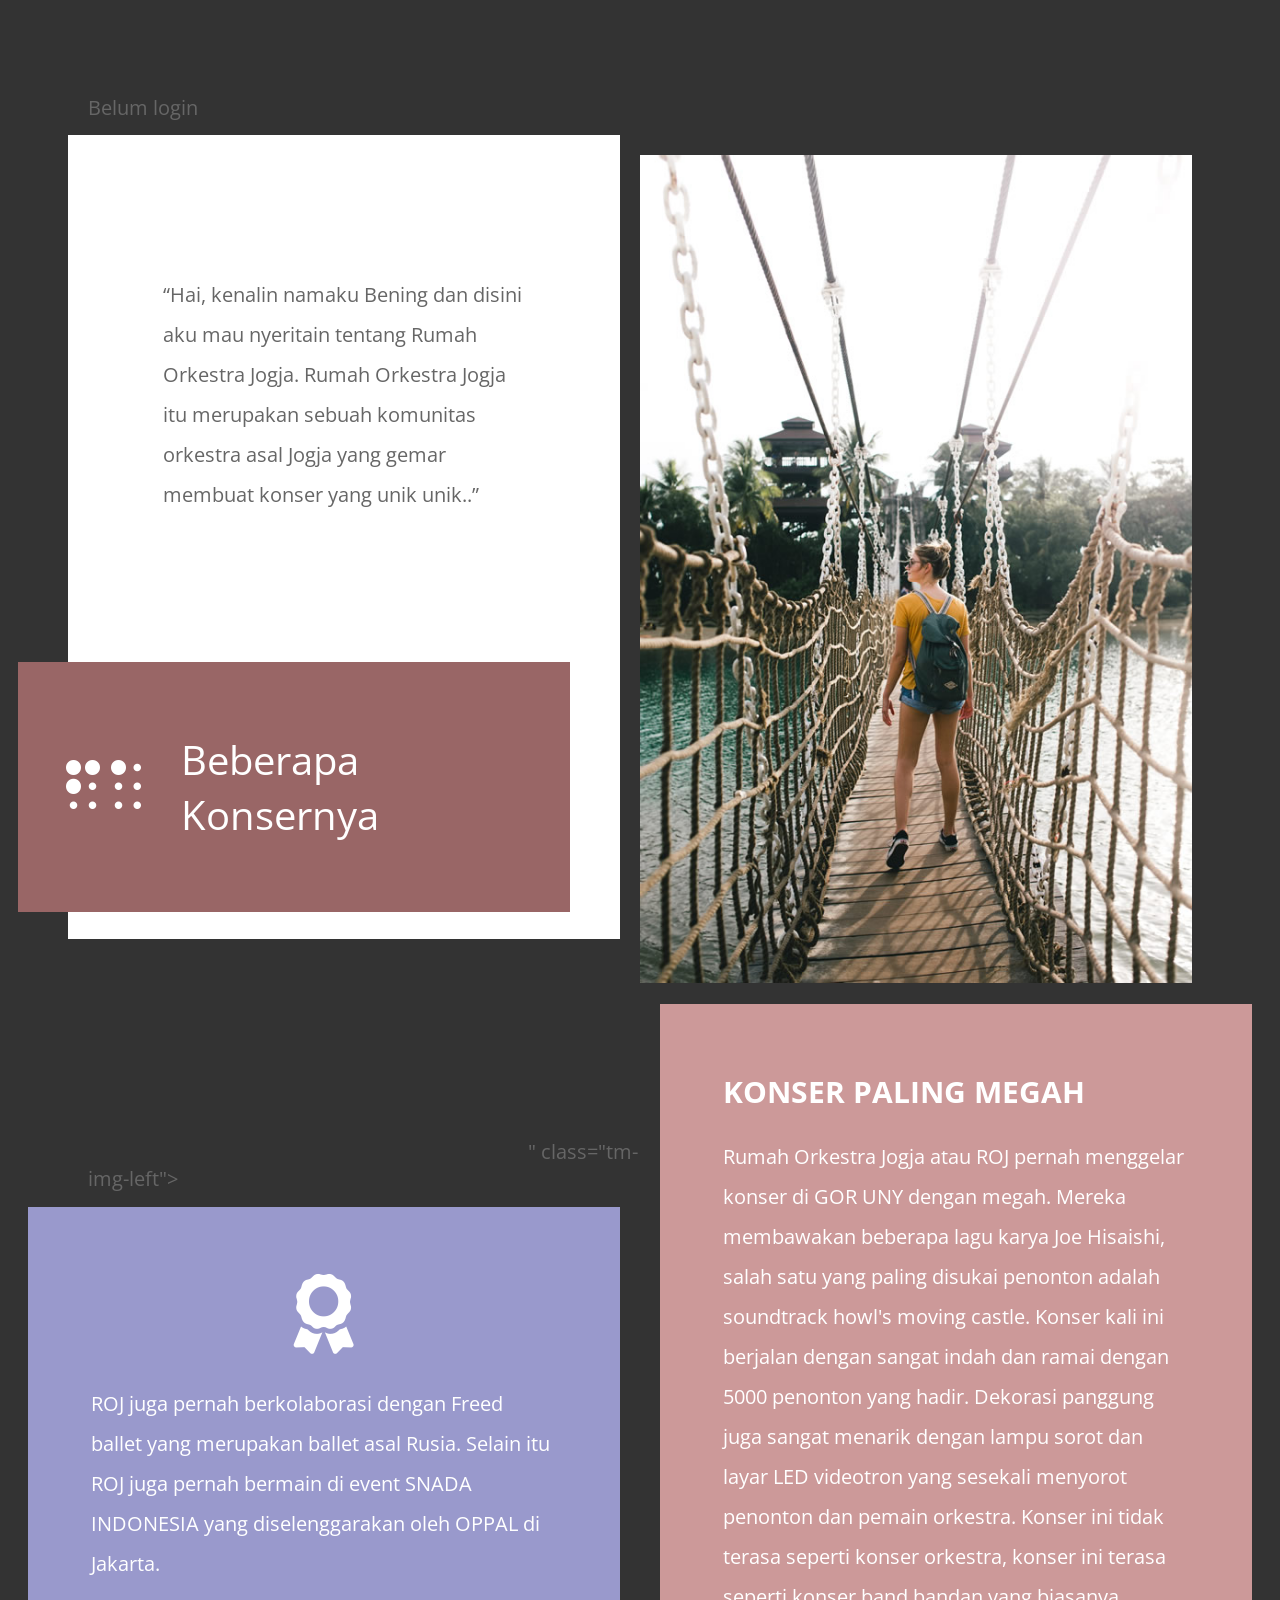
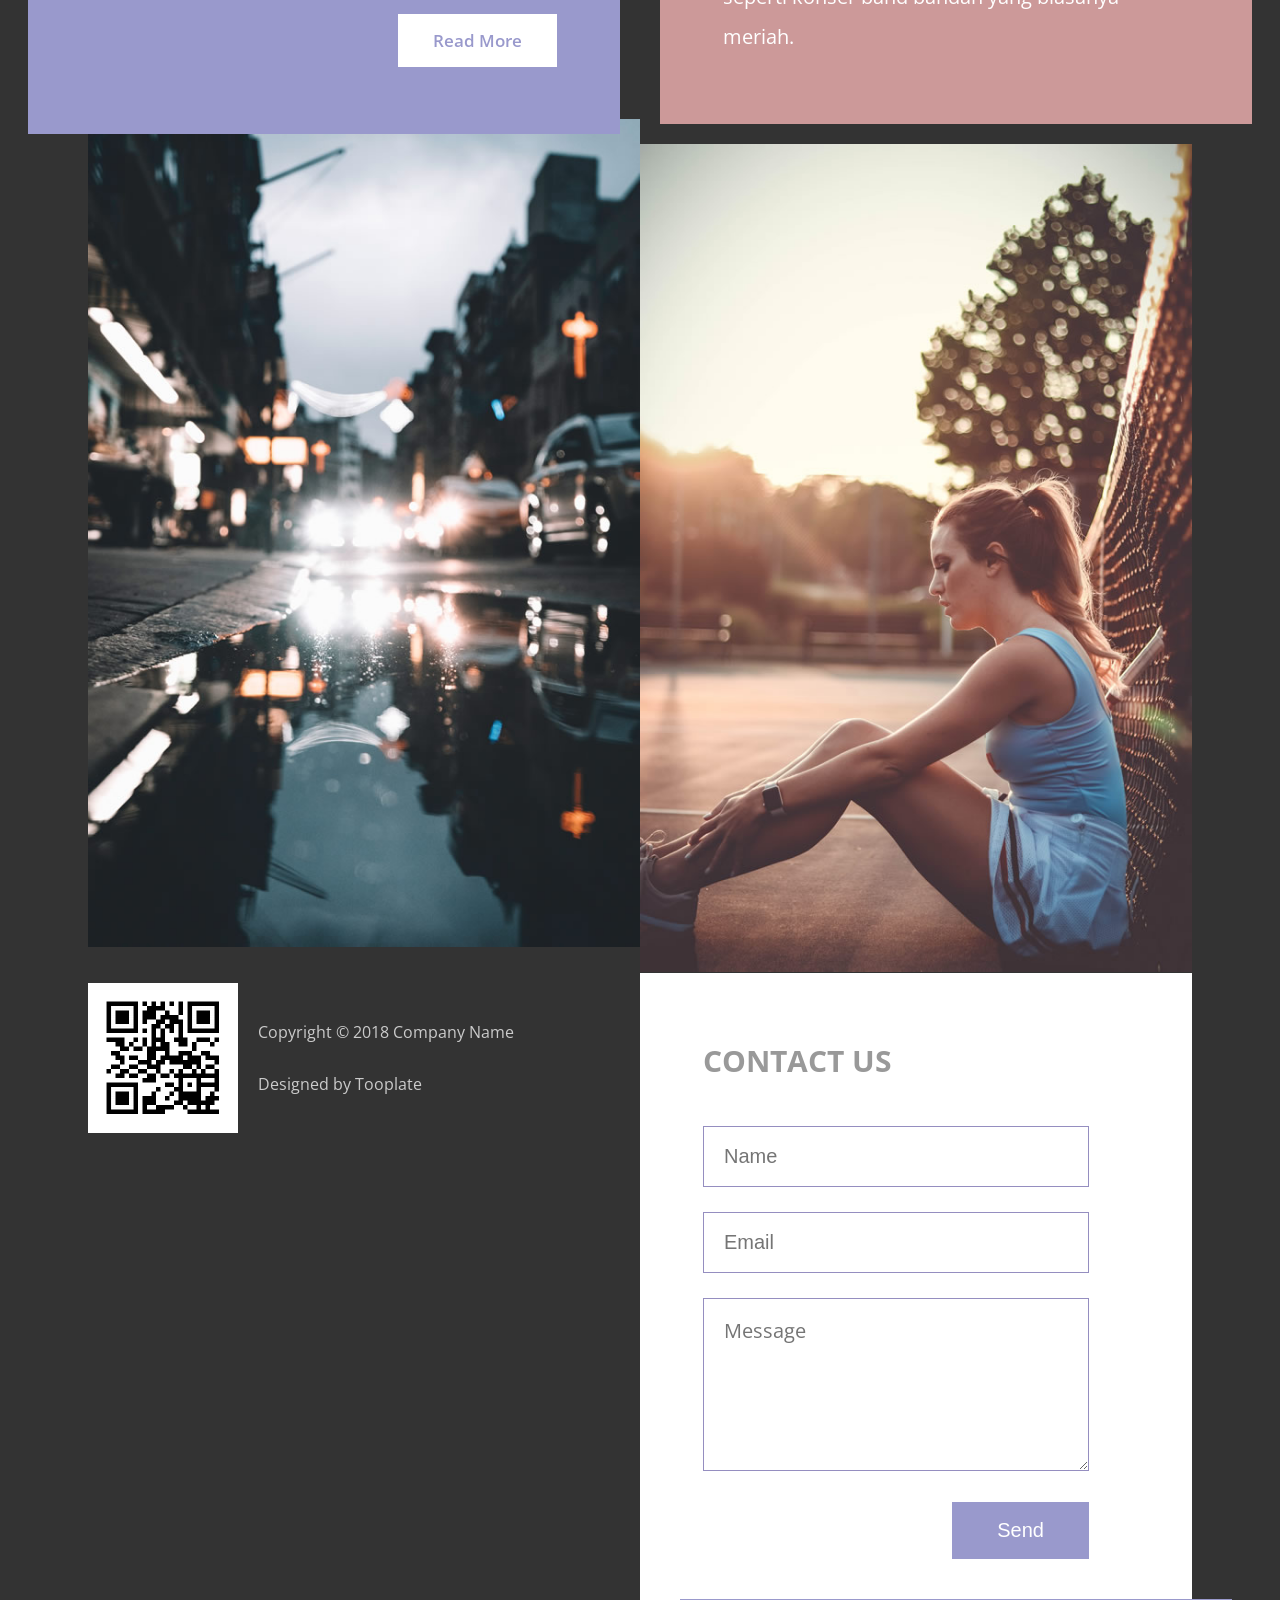
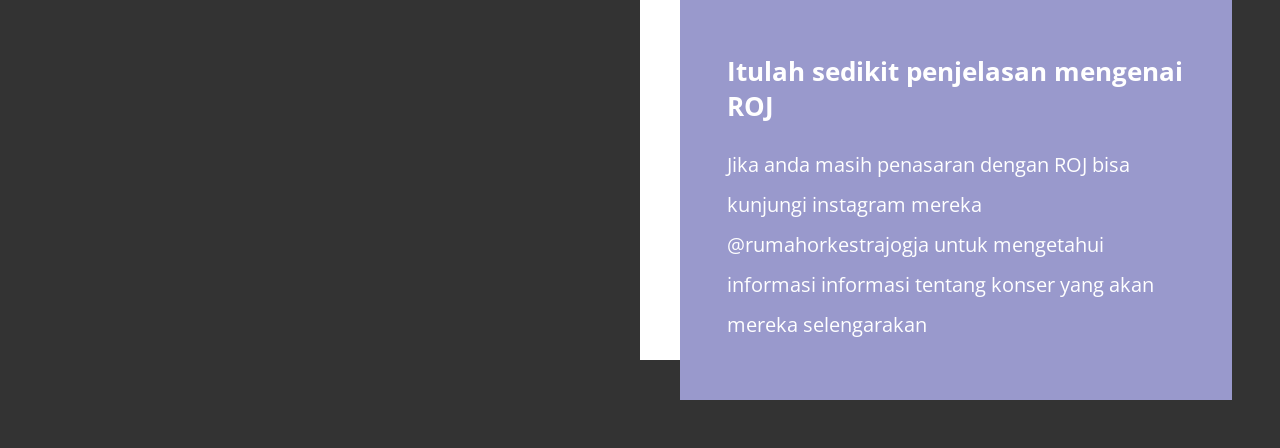
==== index.html @ 79dd499a "Update index.html" ====
<!DOCTYPE html>
<html lang="en">

<head>
    <meta charset="UTF-8">
    <meta name="viewport" content="width=device-width, initial-scale=1.0">
    <meta http-equiv="X-UA-Compatible" content="ie=edge">
    <title>Get to Know Me</title>
<!--
Template 2110 Character
http://www.tooplate.com/view/2110-character
-->
    <link rel="stylesheet" href="https://fonts.googleapis.com/css?family=Open+Sans:400,600">
    <!-- https://fonts.google.com/specimen/Open+Sans -->
    <link rel="stylesheet" href="css/all.min.css">
    <!-- https://fontawesome.com/ -->
    <link rel="stylesheet" href="css/tooplate-style.css">
</head>
<p id="userInfo">Belum login</p>
    <div id="authArea">
        <button onclick="goLogin()" class="nav-cta">Login</button>
    </div>
<body class="tm-bg-dark">
    <main class="tm-container masonry">
        <div class="item tm-bg-white tm-block tm-block-left" data-desktop-seq-no="1" data-mobile-seq-no="1">
            <p class="tm-hero-text">&ldquo;Hai, kenalin namaku Bening dan disini aku mau nyeritain tentang Rumah Orkestra Jogja. 
Rumah Orkestra Jogja itu merupakan sebuah komunitas orkestra asal Jogja yang gemar membuat konser yang unik unik..&rdquo;</p>
            <header class="tm-block-brand">
                <div class="tm-bg-primary-dark tm-text-white tm-block-brand-inner">
                    <i class="fas fa-braille fa-3x"></i>
                    <h1 class="tm-brand-name">Beberapa Konsernya</h1>
                </div>
            </header>
        </div>
        <div class="item" data-desktop-seq-no="2" data-mobile-seq-no="4">
            <iframe width="440" height="200" src="https://www.youtube.com/embed/z7pt3Qj4w8U" title="SAGA GHIBLI CHAPTER 02 - RUMAH ORKESTRA JOGJA" frameborder="0" allow="accelerometer; autoplay; clipboard-write; encrypted-media; gyroscope; picture-in-picture; web-share" referrerpolicy="strict-origin-when-cross-origin" allowfullscreen></iframe>" class="tm-img-left">
        </div>
        <div class="item tm-bg-secondary tm-text-white tm-block tm-block-wider tm-block-pad tm-block-left-2" data-desktop-seq-no="3"
            data-mobile-seq-no="5">
            <i class="fas fa-award fa-4x tm-block-icon"></i>
            <p>ROJ juga pernah berkolaborasi dengan Freed ballet yang merupakan ballet asal Rusia. Selain itu ROJ juga pernah bermain di event SNADA INDONESIA yang diselenggarakan oleh OPPAL di Jakarta.</p>
            <div class="tm-text-right">
                <a href="#" class="tm-btn tm-btn-small tm-btn-primary tm-mt">Read More</a>
            </div>
        </div>
        <div class="item" data-desktop-seq-no="4" data-mobile-seq-no="8">
            <img src="img/image-04.jpg" alt="Image" class="tm-img-left">
        </div>
        <div class="tm-footer" id="tmFooter" data-desktop-seq-no="5" data-mobile-seq-no="9">
            <img src="img/qr-link-tooplate.png" alt="QR Code" class="tm-img-qr">
            <div>
                <p class="tm-mb-small">Copyright &copy; 2018 Company Name</p>
                <p>Designed by <a rel="nofollow" href="https://www.facebook.com/tooplate">Tooplate</a></p>
            </div>
        </div>
        <div class="item" data-desktop-seq-no="6" data-mobile-seq-no="2">
            <img src="img/image-02.jpg" alt="Image">
        </div>
        <div class="item tm-block-right" data-desktop-seq-no="7" data-mobile-seq-no="3">
            <div class="tm-block-right-inner tm-bg-primary-light tm-text-white tm-block tm-block-wider tm-block-pad">
                <header>
                    <h2 class="tm-text-uppercase">
                        Konser Paling Megah
                    </h2>
                </header>
                <p>Rumah Orkestra Jogja atau ROJ pernah menggelar konser di GOR UNY dengan megah. Mereka membawakan beberapa lagu karya Joe Hisaishi, salah satu yang paling disukai penonton adalah soundtrack howl's moving castle. Konser kali ini berjalan dengan sangat indah dan ramai dengan 5000 penonton yang hadir. Dekorasi panggung juga sangat menarik dengan lampu sorot dan layar LED videotron yang sesekali menyorot penonton dan pemain orkestra. Konser ini tidak terasa seperti konser orkestra, konser ini terasa seperti konser band bandan yang biasanya meriah.
                </p>
                <!-- -->
            </div>
        </div>

        <div class="item" data-desktop-seq-no="8" data-mobile-seq-no="6">
            <img src="img/image-03.jpg" alt="Image">
        </div>

        <div class="item tm-bg-white tm-block tm-form-section" data-desktop-seq-no="9" data-mobile-seq-no="7">
            <div class="tm-form-container tm-block-pad tm-pb-0">
                <header>
                    <h2 class="tm-text-uppercase tm-text-gray-light tm-mb">
                        Contact Us
                    </h2>
                </header>
                <form action="index.html" class="tm-contact-form" method="POST">
                    <div class="tm-form-group">
                        <input type="text" id="contact_name" name="contact_name" class="form-control" placeholder="Name" required/>
                    </div>
                    <div class="tm-form-group">
                        <input type="email" id="contact_email" name="contact_email" class="form-control" placeholder="Email" required/>
                    </div>
                    <div class="tm-form-group">
                        <textarea rows="5" id="contact_message" name="contact_message" class="form-control" placeholder="Message" required></textarea>
                    </div>
                    <div class="tm-text-right">
                        <button type="submit" class="tm-btn tm-btn-secondary tm-btn-pad-big">Send</button>
                    </div>
                </form>
            </div>

            <div class="tm-form-section-tag">
                <div class="tm-bg-secondary tm-text-white tm-block-pad tm-form-section-tag-inner">
                    <header>
                        <h2>Itulah sedikit penjelasan mengenai ROJ</h2>
                    </header>
                    <p>Jika anda masih penasaran dengan ROJ bisa kunjungi instagram mereka @rumahorkestrajogja untuk mengetahui informasi informasi tentang konser yang akan mereka selengarakan</p>
                </div>
            </div>
        </div>

    </main>
    <script src="js/jquery-3.3.1.min.js"></script>
    <!-- https://jquery.com/download/ -->
    <script>

        let callAdjustLayout;
        let currentLayout = "desktop",
            nextLayout = "desktop";

        /**
         * detect IE
         * returns version of IE or false, if browser is not Internet Explorer
         */
        function detectIE() {
            var ua = window.navigator.userAgent;

            var msie = ua.indexOf('MSIE ');
            if (msie > 0) {
                // IE 10 or older => return version number
                return parseInt(ua.substring(msie + 5, ua.indexOf('.', msie)), 10);
            }

            var trident = ua.indexOf('Trident/');
            if (trident > 0) {
                // IE 11 => return version number
                var rv = ua.indexOf('rv:');
                return parseInt(ua.substring(rv + 3, ua.indexOf('.', rv)), 10);
            }

            var edge = ua.indexOf('Edge/');
            if (edge > 0) {
                // Edge (IE 12+) => return version number
                return parseInt(ua.substring(edge + 5, ua.indexOf('.', edge)), 10);
            }

            // other browser
            return false;
        }

        // Adjust layout based on the browser width
        function adjustLayout() {
            let block1, block2, block3, block4, block5, block6, block7, block8, block9;

            if (window.innerWidth <= 1199) {
                // Mobile layout
                nextLayout = "mobile";
                block1 = $("div[data-mobile-seq-no='1']");
                block2 = $("div[data-mobile-seq-no='2']");
                block3 = $("div[data-mobile-seq-no='3']");
                block4 = $("div[data-mobile-seq-no='4']");
                block5 = $("div[data-mobile-seq-no='5']");
                block6 = $("div[data-mobile-seq-no='6']");
                block7 = $("div[data-mobile-seq-no='7']");
                block8 = $("div[data-mobile-seq-no='8']");
                block9 = $("div[data-mobile-seq-no='9']");
            } else {
                // Desktop layout
                nextLayout = "desktop";
                block1 = $("div[data-desktop-seq-no='1']");
                block2 = $("div[data-desktop-seq-no='2']");
                block3 = $("div[data-desktop-seq-no='3']");
                block4 = $("div[data-desktop-seq-no='4']");
                block5 = $("div[data-desktop-seq-no='5']");
                block6 = $("div[data-desktop-seq-no='6']");
                block7 = $("div[data-desktop-seq-no='7']");
                block8 = $("div[data-desktop-seq-no='8']");
                block9 = $("div[data-desktop-seq-no='9']");
            }

            if (nextLayout !== currentLayout) {
                // Reorder blocks based on their seq no
                block1.after(block2.detach());
                block2.after(block3.detach());
                block3.after(block4.detach());
                block4.after(block5.detach());
                block5.after(block6.detach());
                block6.after(block7.detach());
                block7.after(block8.detach());
                block8.after(block9.detach());
                currentLayout = nextLayout;
            }
        }

        // Adjust layout upon window resize
        window.onresize = function () {
            clearTimeout(callAdjustLayout);
            callAdjustLayout = setTimeout(adjustLayout, 100);
        }

        // DOM is ready
        $(function () {
            if (detectIE()) {
                alert('Please use the latest version of Chrome or Firefox for best browsing experience.');
            }

            adjustLayout();
        })
    </script>
            <script src="login/js/welcome.js"></script>
</body>

</html>
---- css/all.min.css ----
/*!
 * Font Awesome Free 5.3.1 by @fontawesome - https://fontawesome.com
 * License - https://fontawesome.com/license/free (Icons: CC BY 4.0, Fonts: SIL OFL 1.1, Code: MIT License)
 */
.fa,.fab,.fal,.far,.fas{-moz-osx-font-smoothing:grayscale;-webkit-font-smoothing:antialiased;display:inline-block;font-style:normal;font-variant:normal;text-rendering:auto;line-height:1}.fa-lg{font-size:1.33333em;line-height:.75em;vertical-align:-.0667em}.fa-xs{font-size:.75em}.fa-sm{font-size:.875em}.fa-1x{font-size:1em}.fa-2x{font-size:2em}.fa-3x{font-size:3em}.fa-4x{font-size:4em}.fa-5x{font-size:5em}.fa-6x{font-size:6em}.fa-7x{font-size:7em}.fa-8x{font-size:8em}.fa-9x{font-size:9em}.fa-10x{font-size:10em}.fa-fw{text-align:center;width:1.25em}.fa-ul{list-style-type:none;margin-left:2.5em;padding-left:0}.fa-ul>li{position:relative}.fa-li{left:-2em;position:absolute;text-align:center;width:2em;line-height:inherit}.fa-border{border:.08em solid #eee;border-radius:.1em;padding:.2em .25em .15em}.fa-pull-left{float:left}.fa-pull-right{float:right}.fa.fa-pull-left,.fab.fa-pull-left,.fal.fa-pull-left,.far.fa-pull-left,.fas.fa-pull-left{margin-right:.3em}.fa.fa-pull-right,.fab.fa-pull-right,.fal.fa-pull-right,.far.fa-pull-right,.fas.fa-pull-right{margin-left:.3em}.fa-spin{animation:fa-spin 2s infinite linear}.fa-pulse{animation:fa-spin 1s infinite steps(8)}@keyframes fa-spin{0%{transform:rotate(0deg)}to{transform:rotate(1turn)}}.fa-rotate-90{-ms-filter:"progid:DXImageTransform.Microsoft.BasicImage(rotation=1)";transform:rotate(90deg)}.fa-rotate-180{-ms-filter:"progid:DXImageTransform.Microsoft.BasicImage(rotation=2)";transform:rotate(180deg)}.fa-rotate-270{-ms-filter:"progid:DXImageTransform.Microsoft.BasicImage(rotation=3)";transform:rotate(270deg)}.fa-flip-horizontal{-ms-filter:"progid:DXImageTransform.Microsoft.BasicImage(rotation=0, mirror=1)";transform:scaleX(-1)}.fa-flip-vertical{transform:scaleY(-1)}.fa-flip-horizontal.fa-flip-vertical,.fa-flip-vertical{-ms-filter:"progid:DXImageTransform.Microsoft.BasicImage(rotation=2, mirror=1)"}.fa-flip-horizontal.fa-flip-vertical{transform:scale(-1)}:root .fa-flip-horizontal,:root .fa-flip-vertical,:root .fa-rotate-90,:root .fa-rotate-180,:root .fa-rotate-270{-webkit-filter:none;filter:none}.fa-stack{display:inline-block;height:2em;line-height:2em;position:relative;vertical-align:middle;width:2em}.fa-stack-1x,.fa-stack-2x{left:0;position:absolute;text-align:center;width:100%}.fa-stack-1x{line-height:inherit}.fa-stack-2x{font-size:2em}.fa-inverse{color:#fff}.fa-500px:before{content:"\f26e"}.fa-accessible-icon:before{content:"\f368"}.fa-accusoft:before{content:"\f369"}.fa-ad:before{content:"\f641"}.fa-address-book:before{content:"\f2b9"}.fa-address-card:before{content:"\f2bb"}.fa-adjust:before{content:"\f042"}.fa-adn:before{content:"\f170"}.fa-adversal:before{content:"\f36a"}.fa-affiliatetheme:before{content:"\f36b"}.fa-air-freshener:before{content:"\f5d0"}.fa-algolia:before{content:"\f36c"}.fa-align-center:before{content:"\f037"}.fa-align-justify:before{content:"\f039"}.fa-align-left:before{content:"\f036"}.fa-align-right:before{content:"\f038"}.fa-alipay:before{content:"\f642"}.fa-allergies:before{content:"\f461"}.fa-amazon:before{content:"\f270"}.fa-amazon-pay:before{content:"\f42c"}.fa-ambulance:before{content:"\f0f9"}.fa-american-sign-language-interpreting:before{content:"\f2a3"}.fa-amilia:before{content:"\f36d"}.fa-anchor:before{content:"\f13d"}.fa-android:before{content:"\f17b"}.fa-angellist:before{content:"\f209"}.fa-angle-double-down:before{content:"\f103"}.fa-angle-double-left:before{content:"\f100"}.fa-angle-double-right:before{content:"\f101"}.fa-angle-double-up:before{content:"\f102"}.fa-angle-down:before{content:"\f107"}.fa-angle-left:before{content:"\f104"}.fa-angle-right:before{content:"\f105"}.fa-angle-up:before{content:"\f106"}.fa-angry:before{content:"\f556"}.fa-angrycreative:before{content:"\f36e"}.fa-angular:before{content:"\f420"}.fa-ankh:before{content:"\f644"}.fa-app-store:before{content:"\f36f"}.fa-app-store-ios:before{content:"\f370"}.fa-apper:before{content:"\f371"}.fa-apple:before{content:"\f179"}.fa-apple-alt:before{content:"\f5d1"}.fa-apple-pay:before{content:"\f415"}.fa-archive:before{content:"\f187"}.fa-archway:before{content:"\f557"}.fa-arrow-alt-circle-down:before{content:"\f358"}.fa-arrow-alt-circle-left:before{content:"\f359"}.fa-arrow-alt-circle-right:before{content:"\f35a"}.fa-arrow-alt-circle-up:before{content:"\f35b"}.fa-arrow-circle-down:before{content:"\f0ab"}.fa-arrow-circle-left:before{content:"\f0a8"}.fa-arrow-circle-right:before{content:"\f0a9"}.fa-arrow-circle-up:before{content:"\f0aa"}.fa-arrow-down:before{content:"\f063"}.fa-arrow-left:before{content:"\f060"}.fa-arrow-right:before{content:"\f061"}.fa-arrow-up:before{content:"\f062"}.fa-arrows-alt:before{content:"\f0b2"}.fa-arrows-alt-h:before{content:"\f337"}.fa-arrows-alt-v:before{content:"\f338"}.fa-assistive-listening-systems:before{content:"\f2a2"}.fa-asterisk:before{content:"\f069"}.fa-asymmetrik:before{content:"\f372"}.fa-at:before{content:"\f1fa"}.fa-atlas:before{content:"\f558"}.fa-atom:before{content:"\f5d2"}.fa-audible:before{content:"\f373"}.fa-audio-description:before{content:"\f29e"}.fa-autoprefixer:before{content:"\f41c"}.fa-avianex:before{content:"\f374"}.fa-aviato:before{content:"\f421"}.fa-award:before{content:"\f559"}.fa-aws:before{content:"\f375"}.fa-backspace:before{content:"\f55a"}.fa-backward:before{content:"\f04a"}.fa-balance-scale:before{content:"\f24e"}.fa-ban:before{content:"\f05e"}.fa-band-aid:before{content:"\f462"}.fa-bandcamp:before{content:"\f2d5"}.fa-barcode:before{content:"\f02a"}.fa-bars:before{content:"\f0c9"}.fa-baseball-ball:before{content:"\f433"}.fa-basketball-ball:before{content:"\f434"}.fa-bath:before{content:"\f2cd"}.fa-battery-empty:before{content:"\f244"}.fa-battery-full:before{content:"\f240"}.fa-battery-half:before{content:"\f242"}.fa-battery-quarter:before{content:"\f243"}.fa-battery-three-quarters:before{content:"\f241"}.fa-bed:before{content:"\f236"}.fa-beer:before{content:"\f0fc"}.fa-behance:before{content:"\f1b4"}.fa-behance-square:before{content:"\f1b5"}.fa-bell:before{content:"\f0f3"}.fa-bell-slash:before{content:"\f1f6"}.fa-bezier-curve:before{content:"\f55b"}.fa-bible:before{content:"\f647"}.fa-bicycle:before{content:"\f206"}.fa-bimobject:before{content:"\f378"}.fa-binoculars:before{content:"\f1e5"}.fa-birthday-cake:before{content:"\f1fd"}.fa-bitbucket:before{content:"\f171"}.fa-bitcoin:before{content:"\f379"}.fa-bity:before{content:"\f37a"}.fa-black-tie:before{content:"\f27e"}.fa-blackberry:before{content:"\f37b"}.fa-blender:before{content:"\f517"}.fa-blind:before{content:"\f29d"}.fa-blogger:before{content:"\f37c"}.fa-blogger-b:before{content:"\f37d"}.fa-bluetooth:before{content:"\f293"}.fa-bluetooth-b:before{content:"\f294"}.fa-bold:before{content:"\f032"}.fa-bolt:before{content:"\f0e7"}.fa-bomb:before{content:"\f1e2"}.fa-bone:before{content:"\f5d7"}.fa-bong:before{content:"\f55c"}.fa-book:before{content:"\f02d"}.fa-book-open:before{content:"\f518"}.fa-book-reader:before{content:"\f5da"}.fa-bookmark:before{content:"\f02e"}.fa-bowling-ball:before{content:"\f436"}.fa-box:before{content:"\f466"}.fa-box-open:before{content:"\f49e"}.fa-boxes:before{content:"\f468"}.fa-braille:before{content:"\f2a1"}.fa-brain:before{content:"\f5dc"}.fa-briefcase:before{content:"\f0b1"}.fa-briefcase-medical:before{content:"\f469"}.fa-broadcast-tower:before{content:"\f519"}.fa-broom:before{content:"\f51a"}.fa-brush:before{content:"\f55d"}.fa-btc:before{content:"\f15a"}.fa-bug:before{content:"\f188"}.fa-building:before{content:"\f1ad"}.fa-bullhorn:before{content:"\f0a1"}.fa-bullseye:before{content:"\f140"}.fa-burn:before{content:"\f46a"}.fa-buromobelexperte:before{content:"\f37f"}.fa-bus:before{content:"\f207"}.fa-bus-alt:before{content:"\f55e"}.fa-business-time:before{content:"\f64a"}.fa-buysellads:before{content:"\f20d"}.fa-calculator:before{content:"\f1ec"}.fa-calendar:before{content:"\f133"}.fa-calendar-alt:before{content:"\f073"}.fa-calendar-check:before{content:"\f274"}.fa-calendar-minus:before{content:"\f272"}.fa-calendar-plus:before{content:"\f271"}.fa-calendar-times:before{content:"\f273"}.fa-camera:before{content:"\f030"}.fa-camera-retro:before{content:"\f083"}.fa-cannabis:before{content:"\f55f"}.fa-capsules:before{content:"\f46b"}.fa-car:before{content:"\f1b9"}.fa-car-alt:before{content:"\f5de"}.fa-car-battery:before{content:"\f5df"}.fa-car-crash:before{content:"\f5e1"}.fa-car-side:before{content:"\f5e4"}.fa-caret-down:before{content:"\f0d7"}.fa-caret-left:before{content:"\f0d9"}.fa-caret-right:before{content:"\f0da"}.fa-caret-square-down:before{content:"\f150"}.fa-caret-square-left:before{content:"\f191"}.fa-caret-square-right:before{content:"\f152"}.fa-caret-square-up:before{content:"\f151"}.fa-caret-up:before{content:"\f0d8"}.fa-cart-arrow-down:before{content:"\f218"}.fa-cart-plus:before{content:"\f217"}.fa-cc-amazon-pay:before{content:"\f42d"}.fa-cc-amex:before{content:"\f1f3"}.fa-cc-apple-pay:before{content:"\f416"}.fa-cc-diners-club:before{content:"\f24c"}.fa-cc-discover:before{content:"\f1f2"}.fa-cc-jcb:before{content:"\f24b"}.fa-cc-mastercard:before{content:"\f1f1"}.fa-cc-paypal:before{content:"\f1f4"}.fa-cc-stripe:before{content:"\f1f5"}.fa-cc-visa:before{content:"\f1f0"}.fa-centercode:before{content:"\f380"}.fa-certificate:before{content:"\f0a3"}.fa-chalkboard:before{content:"\f51b"}.fa-chalkboard-teacher:before{content:"\f51c"}.fa-charging-station:before{content:"\f5e7"}.fa-chart-area:before{content:"\f1fe"}.fa-chart-bar:before{content:"\f080"}.fa-chart-line:before{content:"\f201"}.fa-chart-pie:before{content:"\f200"}.fa-check:before{content:"\f00c"}.fa-check-circle:before{content:"\f058"}.fa-check-double:before{content:"\f560"}.fa-check-square:before{content:"\f14a"}.fa-chess:before{content:"\f439"}.fa-chess-bishop:before{content:"\f43a"}.fa-chess-board:before{content:"\f43c"}.fa-chess-king:before{content:"\f43f"}.fa-chess-knight:before{content:"\f441"}.fa-chess-pawn:before{content:"\f443"}.fa-chess-queen:before{content:"\f445"}.fa-chess-rook:before{content:"\f447"}.fa-chevron-circle-down:before{content:"\f13a"}.fa-chevron-circle-left:before{content:"\f137"}.fa-chevron-circle-right:before{content:"\f138"}.fa-chevron-circle-up:before{content:"\f139"}.fa-chevron-down:before{content:"\f078"}.fa-chevron-left:before{content:"\f053"}.fa-chevron-right:before{content:"\f054"}.fa-chevron-up:before{content:"\f077"}.fa-child:before{content:"\f1ae"}.fa-chrome:before{content:"\f268"}.fa-church:before{content:"\f51d"}.fa-circle:before{content:"\f111"}.fa-circle-notch:before{content:"\f1ce"}.fa-city:before{content:"\f64f"}.fa-clipboard:before{content:"\f328"}.fa-clipboard-check:before{content:"\f46c"}.fa-clipboard-list:before{content:"\f46d"}.fa-clock:before{content:"\f017"}.fa-clone:before{content:"\f24d"}.fa-closed-captioning:before{content:"\f20a"}.fa-cloud:before{content:"\f0c2"}.fa-cloud-download-alt:before{content:"\f381"}.fa-cloud-upload-alt:before{content:"\f382"}.fa-cloudscale:before{content:"\f383"}.fa-cloudsmith:before{content:"\f384"}.fa-cloudversify:before{content:"\f385"}.fa-cocktail:before{content:"\f561"}.fa-code:before{content:"\f121"}.fa-code-branch:before{content:"\f126"}.fa-codepen:before{content:"\f1cb"}.fa-codiepie:before{content:"\f284"}.fa-coffee:before{content:"\f0f4"}.fa-cog:before{content:"\f013"}.fa-cogs:before{content:"\f085"}.fa-coins:before{content:"\f51e"}.fa-columns:before{content:"\f0db"}.fa-comment:before{content:"\f075"}.fa-comment-alt:before{content:"\f27a"}.fa-comment-dollar:before{content:"\f651"}.fa-comment-dots:before{content:"\f4ad"}.fa-comment-slash:before{content:"\f4b3"}.fa-comments:before{content:"\f086"}.fa-comments-dollar:before{content:"\f653"}.fa-compact-disc:before{content:"\f51f"}.fa-compass:before{content:"\f14e"}.fa-compress:before{content:"\f066"}.fa-concierge-bell:before{content:"\f562"}.fa-connectdevelop:before{content:"\f20e"}.fa-contao:before{content:"\f26d"}.fa-cookie:before{content:"\f563"}.fa-cookie-bite:before{content:"\f564"}.fa-copy:before{content:"\f0c5"}.fa-copyright:before{content:"\f1f9"}.fa-couch:before{content:"\f4b8"}.fa-cpanel:before{content:"\f388"}.fa-creative-commons:before{content:"\f25e"}.fa-creative-commons-by:before{content:"\f4e7"}.fa-creative-commons-nc:before{content:"\f4e8"}.fa-creative-commons-nc-eu:before{content:"\f4e9"}.fa-creative-commons-nc-jp:before{content:"\f4ea"}.fa-creative-commons-nd:before{content:"\f4eb"}.fa-creative-commons-pd:before{content:"\f4ec"}.fa-creative-commons-pd-alt:before{content:"\f4ed"}.fa-creative-commons-remix:before{content:"\f4ee"}.fa-creative-commons-sa:before{content:"\f4ef"}.fa-creative-commons-sampling:before{content:"\f4f0"}.fa-creative-commons-sampling-plus:before{content:"\f4f1"}.fa-creative-commons-share:before{content:"\f4f2"}.fa-credit-card:before{content:"\f09d"}.fa-crop:before{content:"\f125"}.fa-crop-alt:before{content:"\f565"}.fa-cross:before{content:"\f654"}.fa-crosshairs:before{content:"\f05b"}.fa-crow:before{content:"\f520"}.fa-crown:before{content:"\f521"}.fa-css3:before{content:"\f13c"}.fa-css3-alt:before{content:"\f38b"}.fa-cube:before{content:"\f1b2"}.fa-cubes:before{content:"\f1b3"}.fa-cut:before{content:"\f0c4"}.fa-cuttlefish:before{content:"\f38c"}.fa-d-and-d:before{content:"\f38d"}.fa-dashcube:before{content:"\f210"}.fa-database:before{content:"\f1c0"}.fa-deaf:before{content:"\f2a4"}.fa-delicious:before{content:"\f1a5"}.fa-deploydog:before{content:"\f38e"}.fa-deskpro:before{content:"\f38f"}.fa-desktop:before{content:"\f108"}.fa-deviantart:before{content:"\f1bd"}.fa-dharmachakra:before{content:"\f655"}.fa-diagnoses:before{content:"\f470"}.fa-dice:before{content:"\f522"}.fa-dice-five:before{content:"\f523"}.fa-dice-four:before{content:"\f524"}.fa-dice-one:before{content:"\f525"}.fa-dice-six:before{content:"\f526"}.fa-dice-three:before{content:"\f527"}.fa-dice-two:before{content:"\f528"}.fa-digg:before{content:"\f1a6"}.fa-digital-ocean:before{content:"\f391"}.fa-digital-tachograph:before{content:"\f566"}.fa-directions:before{content:"\f5eb"}.fa-discord:before{content:"\f392"}.fa-discourse:before{content:"\f393"}.fa-divide:before{content:"\f529"}.fa-dizzy:before{content:"\f567"}.fa-dna:before{content:"\f471"}.fa-dochub:before{content:"\f394"}.fa-docker:before{content:"\f395"}.fa-dollar-sign:before{content:"\f155"}.fa-dolly:before{content:"\f472"}.fa-dolly-flatbed:before{content:"\f474"}.fa-donate:before{content:"\f4b9"}.fa-door-closed:before{content:"\f52a"}.fa-door-open:before{content:"\f52b"}.fa-dot-circle:before{content:"\f192"}.fa-dove:before{content:"\f4ba"}.fa-download:before{content:"\f019"}.fa-draft2digital:before{content:"\f396"}.fa-drafting-compass:before{content:"\f568"}.fa-draw-polygon:before{content:"\f5ee"}.fa-dribbble:before{content:"\f17d"}.fa-dribbble-square:before{content:"\f397"}.fa-dropbox:before{content:"\f16b"}.fa-drum:before{content:"\f569"}.fa-drum-steelpan:before{content:"\f56a"}.fa-drupal:before{content:"\f1a9"}.fa-dumbbell:before{content:"\f44b"}.fa-dyalog:before{content:"\f399"}.fa-earlybirds:before{content:"\f39a"}.fa-ebay:before{content:"\f4f4"}.fa-edge:before{content:"\f282"}.fa-edit:before{content:"\f044"}.fa-eject:before{content:"\f052"}.fa-elementor:before{content:"\f430"}.fa-ellipsis-h:before{content:"\f141"}.fa-ellipsis-v:before{content:"\f142"}.fa-ello:before{content:"\f5f1"}.fa-ember:before{content:"\f423"}.fa-empire:before{content:"\f1d1"}.fa-envelope:before{content:"\f0e0"}.fa-envelope-open:before{content:"\f2b6"}.fa-envelope-open-text:before{content:"\f658"}.fa-envelope-square:before{content:"\f199"}.fa-envira:before{content:"\f299"}.fa-equals:before{content:"\f52c"}.fa-eraser:before{content:"\f12d"}.fa-erlang:before{content:"\f39d"}.fa-ethereum:before{content:"\f42e"}.fa-etsy:before{content:"\f2d7"}.fa-euro-sign:before{content:"\f153"}.fa-exchange-alt:before{content:"\f362"}.fa-exclamation:before{content:"\f12a"}.fa-exclamation-circle:before{content:"\f06a"}.fa-exclamation-triangle:before{content:"\f071"}.fa-expand:before{content:"\f065"}.fa-expand-arrows-alt:before{content:"\f31e"}.fa-expeditedssl:before{content:"\f23e"}.fa-external-link-alt:before{content:"\f35d"}.fa-external-link-square-alt:before{content:"\f360"}.fa-eye:before{content:"\f06e"}.fa-eye-dropper:before{content:"\f1fb"}.fa-eye-slash:before{content:"\f070"}.fa-facebook:before{content:"\f09a"}.fa-facebook-f:before{content:"\f39e"}.fa-facebook-messenger:before{content:"\f39f"}.fa-facebook-square:before{content:"\f082"}.fa-fast-backward:before{content:"\f049"}.fa-fast-forward:before{content:"\f050"}.fa-fax:before{content:"\f1ac"}.fa-feather:before{content:"\f52d"}.fa-feather-alt:before{content:"\f56b"}.fa-female:before{content:"\f182"}.fa-fighter-jet:before{content:"\f0fb"}.fa-file:before{content:"\f15b"}.fa-file-alt:before{content:"\f15c"}.fa-file-archive:before{content:"\f1c6"}.fa-file-audio:before{content:"\f1c7"}.fa-file-code:before{content:"\f1c9"}.fa-file-contract:before{content:"\f56c"}.fa-file-download:before{content:"\f56d"}.fa-file-excel:before{content:"\f1c3"}.fa-file-export:before{content:"\f56e"}.fa-file-image:before{content:"\f1c5"}.fa-file-import:before{content:"\f56f"}.fa-file-invoice:before{content:"\f570"}.fa-file-invoice-dollar:before{content:"\f571"}.fa-file-medical:before{content:"\f477"}.fa-file-medical-alt:before{content:"\f478"}.fa-file-pdf:before{content:"\f1c1"}.fa-file-powerpoint:before{content:"\f1c4"}.fa-file-prescription:before{content:"\f572"}.fa-file-signature:before{content:"\f573"}.fa-file-upload:before{content:"\f574"}.fa-file-video:before{content:"\f1c8"}.fa-file-word:before{content:"\f1c2"}.fa-fill:before{content:"\f575"}.fa-fill-drip:before{content:"\f576"}.fa-film:before{content:"\f008"}.fa-filter:before{content:"\f0b0"}.fa-fingerprint:before{content:"\f577"}.fa-fire:before{content:"\f06d"}.fa-fire-extinguisher:before{content:"\f134"}.fa-firefox:before{content:"\f269"}.fa-first-aid:before{content:"\f479"}.fa-first-order:before{content:"\f2b0"}.fa-first-order-alt:before{content:"\f50a"}.fa-firstdraft:before{content:"\f3a1"}.fa-fish:before{content:"\f578"}.fa-flag:before{content:"\f024"}.fa-flag-checkered:before{content:"\f11e"}.fa-flask:before{content:"\f0c3"}.fa-flickr:before{content:"\f16e"}.fa-flipboard:before{content:"\f44d"}.fa-flushed:before{content:"\f579"}.fa-fly:before{content:"\f417"}.fa-folder:before{content:"\f07b"}.fa-folder-minus:before{content:"\f65d"}.fa-folder-open:before{content:"\f07c"}.fa-folder-plus:before{content:"\f65e"}.fa-font:before{content:"\f031"}.fa-font-awesome:before{content:"\f2b4"}.fa-font-awesome-alt:before{content:"\f35c"}.fa-font-awesome-flag:before{content:"\f425"}.fa-font-awesome-logo-full:before{content:"\f4e6"}.fa-fonticons:before{content:"\f280"}.fa-fonticons-fi:before{content:"\f3a2"}.fa-football-ball:before{content:"\f44e"}.fa-fort-awesome:before{content:"\f286"}.fa-fort-awesome-alt:before{content:"\f3a3"}.fa-forumbee:before{content:"\f211"}.fa-forward:before{content:"\f04e"}.fa-foursquare:before{content:"\f180"}.fa-free-code-camp:before{content:"\f2c5"}.fa-freebsd:before{content:"\f3a4"}.fa-frog:before{content:"\f52e"}.fa-frown:before{content:"\f119"}.fa-frown-open:before{content:"\f57a"}.fa-fulcrum:before{content:"\f50b"}.fa-funnel-dollar:before{content:"\f662"}.fa-futbol:before{content:"\f1e3"}.fa-galactic-republic:before{content:"\f50c"}.fa-galactic-senate:before{content:"\f50d"}.fa-gamepad:before{content:"\f11b"}.fa-gas-pump:before{content:"\f52f"}.fa-gavel:before{content:"\f0e3"}.fa-gem:before{content:"\f3a5"}.fa-genderless:before{content:"\f22d"}.fa-get-pocket:before{content:"\f265"}.fa-gg:before{content:"\f260"}.fa-gg-circle:before{content:"\f261"}.fa-gift:before{content:"\f06b"}.fa-git:before{content:"\f1d3"}.fa-git-square:before{content:"\f1d2"}.fa-github:before{content:"\f09b"}.fa-github-alt:before{content:"\f113"}.fa-github-square:before{content:"\f092"}.fa-gitkraken:before{content:"\f3a6"}.fa-gitlab:before{content:"\f296"}.fa-gitter:before{content:"\f426"}.fa-glass-martini:before{content:"\f000"}.fa-glass-martini-alt:before{content:"\f57b"}.fa-glasses:before{content:"\f530"}.fa-glide:before{content:"\f2a5"}.fa-glide-g:before{content:"\f2a6"}.fa-globe:before{content:"\f0ac"}.fa-globe-africa:before{content:"\f57c"}.fa-globe-americas:before{content:"\f57d"}.fa-globe-asia:before{content:"\f57e"}.fa-gofore:before{content:"\f3a7"}.fa-golf-ball:before{content:"\f450"}.fa-goodreads:before{content:"\f3a8"}.fa-goodreads-g:before{content:"\f3a9"}.fa-google:before{content:"\f1a0"}.fa-google-drive:before{content:"\f3aa"}.fa-google-play:before{content:"\f3ab"}.fa-google-plus:before{content:"\f2b3"}.fa-google-plus-g:before{content:"\f0d5"}.fa-google-plus-square:before{content:"\f0d4"}.fa-google-wallet:before{content:"\f1ee"}.fa-gopuram:before{content:"\f664"}.fa-graduation-cap:before{content:"\f19d"}.fa-gratipay:before{content:"\f184"}.fa-grav:before{content:"\f2d6"}.fa-greater-than:before{content:"\f531"}.fa-greater-than-equal:before{content:"\f532"}.fa-grimace:before{content:"\f57f"}.fa-grin:before{content:"\f580"}.fa-grin-alt:before{content:"\f581"}.fa-grin-beam:before{content:"\f582"}.fa-grin-beam-sweat:before{content:"\f583"}.fa-grin-hearts:before{content:"\f584"}.fa-grin-squint:before{content:"\f585"}.fa-grin-squint-tears:before{content:"\f586"}.fa-grin-stars:before{content:"\f587"}.fa-grin-tears:before{content:"\f588"}.fa-grin-tongue:before{content:"\f589"}.fa-grin-tongue-squint:before{content:"\f58a"}.fa-grin-tongue-wink:before{content:"\f58b"}.fa-grin-wink:before{content:"\f58c"}.fa-grip-horizontal:before{content:"\f58d"}.fa-grip-vertical:before{content:"\f58e"}.fa-gripfire:before{content:"\f3ac"}.fa-grunt:before{content:"\f3ad"}.fa-gulp:before{content:"\f3ae"}.fa-h-square:before{content:"\f0fd"}.fa-hacker-news:before{content:"\f1d4"}.fa-hacker-news-square:before{content:"\f3af"}.fa-hackerrank:before{content:"\f5f7"}.fa-hamsa:before{content:"\f665"}.fa-hand-holding:before{content:"\f4bd"}.fa-hand-holding-heart:before{content:"\f4be"}.fa-hand-holding-usd:before{content:"\f4c0"}.fa-hand-lizard:before{content:"\f258"}.fa-hand-paper:before{content:"\f256"}.fa-hand-peace:before{content:"\f25b"}.fa-hand-point-down:before{content:"\f0a7"}.fa-hand-point-left:before{content:"\f0a5"}.fa-hand-point-right:before{content:"\f0a4"}.fa-hand-point-up:before{content:"\f0a6"}.fa-hand-pointer:before{content:"\f25a"}.fa-hand-rock:before{content:"\f255"}.fa-hand-scissors:before{content:"\f257"}.fa-hand-spock:before{content:"\f259"}.fa-hands:before{content:"\f4c2"}.fa-hands-helping:before{content:"\f4c4"}.fa-handshake:before{content:"\f2b5"}.fa-hashtag:before{content:"\f292"}.fa-haykal:before{content:"\f666"}.fa-hdd:before{content:"\f0a0"}.fa-heading:before{content:"\f1dc"}.fa-headphones:before{content:"\f025"}.fa-headphones-alt:before{content:"\f58f"}.fa-headset:before{content:"\f590"}.fa-heart:before{content:"\f004"}.fa-heartbeat:before{content:"\f21e"}.fa-helicopter:before{content:"\f533"}.fa-highlighter:before{content:"\f591"}.fa-hips:before{content:"\f452"}.fa-hire-a-helper:before{content:"\f3b0"}.fa-history:before{content:"\f1da"}.fa-hockey-puck:before{content:"\f453"}.fa-home:before{content:"\f015"}.fa-hooli:before{content:"\f427"}.fa-hornbill:before{content:"\f592"}.fa-hospital:before{content:"\f0f8"}.fa-hospital-alt:before{content:"\f47d"}.fa-hospital-symbol:before{content:"\f47e"}.fa-hot-tub:before{content:"\f593"}.fa-hotel:before{content:"\f594"}.fa-hotjar:before{content:"\f3b1"}.fa-hourglass:before{content:"\f254"}.fa-hourglass-end:before{content:"\f253"}.fa-hourglass-half:before{content:"\f252"}.fa-hourglass-start:before{content:"\f251"}.fa-houzz:before{content:"\f27c"}.fa-html5:before{content:"\f13b"}.fa-hubspot:before{content:"\f3b2"}.fa-i-cursor:before{content:"\f246"}.fa-id-badge:before{content:"\f2c1"}.fa-id-card:before{content:"\f2c2"}.fa-id-card-alt:before{content:"\f47f"}.fa-image:before{content:"\f03e"}.fa-images:before{content:"\f302"}.fa-imdb:before{content:"\f2d8"}.fa-inbox:before{content:"\f01c"}.fa-indent:before{content:"\f03c"}.fa-industry:before{content:"\f275"}.fa-infinity:before{content:"\f534"}.fa-info:before{content:"\f129"}.fa-info-circle:before{content:"\f05a"}.fa-instagram:before{content:"\f16d"}.fa-internet-explorer:before{content:"\f26b"}.fa-ioxhost:before{content:"\f208"}.fa-italic:before{content:"\f033"}.fa-itunes:before{content:"\f3b4"}.fa-itunes-note:before{content:"\f3b5"}.fa-java:before{content:"\f4e4"}.fa-jedi:before{content:"\f669"}.fa-jedi-order:before{content:"\f50e"}.fa-jenkins:before{content:"\f3b6"}.fa-joget:before{content:"\f3b7"}.fa-joint:before{content:"\f595"}.fa-joomla:before{content:"\f1aa"}.fa-journal-whills:before{content:"\f66a"}.fa-js:before{content:"\f3b8"}.fa-js-square:before{content:"\f3b9"}.fa-jsfiddle:before{content:"\f1cc"}.fa-kaaba:before{content:"\f66b"}.fa-kaggle:before{content:"\f5fa"}.fa-key:before{content:"\f084"}.fa-keybase:before{content:"\f4f5"}.fa-keyboard:before{content:"\f11c"}.fa-keycdn:before{content:"\f3ba"}.fa-khanda:before{content:"\f66d"}.fa-kickstarter:before{content:"\f3bb"}.fa-kickstarter-k:before{content:"\f3bc"}.fa-kiss:before{content:"\f596"}.fa-kiss-beam:before{content:"\f597"}.fa-kiss-wink-heart:before{content:"\f598"}.fa-kiwi-bird:before{content:"\f535"}.fa-korvue:before{content:"\f42f"}.fa-landmark:before{content:"\f66f"}.fa-language:before{content:"\f1ab"}.fa-laptop:before{content:"\f109"}.fa-laptop-code:before{content:"\f5fc"}.fa-laravel:before{content:"\f3bd"}.fa-lastfm:before{content:"\f202"}.fa-lastfm-square:before{content:"\f203"}.fa-laugh:before{content:"\f599"}.fa-laugh-beam:before{content:"\f59a"}.fa-laugh-squint:before{content:"\f59b"}.fa-laugh-wink:before{content:"\f59c"}.fa-layer-group:before{content:"\f5fd"}.fa-leaf:before{content:"\f06c"}.fa-leanpub:before{content:"\f212"}.fa-lemon:before{content:"\f094"}.fa-less:before{content:"\f41d"}.fa-less-than:before{content:"\f536"}.fa-less-than-equal:before{content:"\f537"}.fa-level-down-alt:before{content:"\f3be"}.fa-level-up-alt:before{content:"\f3bf"}.fa-life-ring:before{content:"\f1cd"}.fa-lightbulb:before{content:"\f0eb"}.fa-line:before{content:"\f3c0"}.fa-link:before{content:"\f0c1"}.fa-linkedin:before{content:"\f08c"}.fa-linkedin-in:before{content:"\f0e1"}.fa-linode:before{content:"\f2b8"}.fa-linux:before{content:"\f17c"}.fa-lira-sign:before{content:"\f195"}.fa-list:before{content:"\f03a"}.fa-list-alt:before{content:"\f022"}.fa-list-ol:before{content:"\f0cb"}.fa-list-ul:before{content:"\f0ca"}.fa-location-arrow:before{content:"\f124"}.fa-lock:before{content:"\f023"}.fa-lock-open:before{content:"\f3c1"}.fa-long-arrow-alt-down:before{content:"\f309"}.fa-long-arrow-alt-left:before{content:"\f30a"}.fa-long-arrow-alt-right:before{content:"\f30b"}.fa-long-arrow-alt-up:before{content:"\f30c"}.fa-low-vision:before{content:"\f2a8"}.fa-luggage-cart:before{content:"\f59d"}.fa-lyft:before{content:"\f3c3"}.fa-magento:before{content:"\f3c4"}.fa-magic:before{content:"\f0d0"}.fa-magnet:before{content:"\f076"}.fa-mail-bulk:before{content:"\f674"}.fa-mailchimp:before{content:"\f59e"}.fa-male:before{content:"\f183"}.fa-mandalorian:before{content:"\f50f"}.fa-map:before{content:"\f279"}.fa-map-marked:before{content:"\f59f"}.fa-map-marked-alt:before{content:"\f5a0"}.fa-map-marker:before{content:"\f041"}.fa-map-marker-alt:before{content:"\f3c5"}.fa-map-pin:before{content:"\f276"}.fa-map-signs:before{content:"\f277"}.fa-markdown:before{content:"\f60f"}.fa-marker:before{content:"\f5a1"}.fa-mars:before{content:"\f222"}.fa-mars-double:before{content:"\f227"}.fa-mars-stroke:before{content:"\f229"}.fa-mars-stroke-h:before{content:"\f22b"}.fa-mars-stroke-v:before{content:"\f22a"}.fa-mastodon:before{content:"\f4f6"}.fa-maxcdn:before{content:"\f136"}.fa-medal:before{content:"\f5a2"}.fa-medapps:before{content:"\f3c6"}.fa-medium:before{content:"\f23a"}.fa-medium-m:before{content:"\f3c7"}.fa-medkit:before{content:"\f0fa"}.fa-medrt:before{content:"\f3c8"}.fa-meetup:before{content:"\f2e0"}.fa-megaport:before{content:"\f5a3"}.fa-meh:before{content:"\f11a"}.fa-meh-blank:before{content:"\f5a4"}.fa-meh-rolling-eyes:before{content:"\f5a5"}.fa-memory:before{content:"\f538"}.fa-menorah:before{content:"\f676"}.fa-mercury:before{content:"\f223"}.fa-microchip:before{content:"\f2db"}.fa-microphone:before{content:"\f130"}.fa-microphone-alt:before{content:"\f3c9"}.fa-microphone-alt-slash:before{content:"\f539"}.fa-microphone-slash:before{content:"\f131"}.fa-microscope:before{content:"\f610"}.fa-microsoft:before{content:"\f3ca"}.fa-minus:before{content:"\f068"}.fa-minus-circle:before{content:"\f056"}.fa-minus-square:before{content:"\f146"}.fa-mix:before{content:"\f3cb"}.fa-mixcloud:before{content:"\f289"}.fa-mizuni:before{content:"\f3cc"}.fa-mobile:before{content:"\f10b"}.fa-mobile-alt:before{content:"\f3cd"}.fa-modx:before{content:"\f285"}.fa-monero:before{content:"\f3d0"}.fa-money-bill:before{content:"\f0d6"}.fa-money-bill-alt:before{content:"\f3d1"}.fa-money-bill-wave:before{content:"\f53a"}.fa-money-bill-wave-alt:before{content:"\f53b"}.fa-money-check:before{content:"\f53c"}.fa-money-check-alt:before{content:"\f53d"}.fa-monument:before{content:"\f5a6"}.fa-moon:before{content:"\f186"}.fa-mortar-pestle:before{content:"\f5a7"}.fa-mosque:before{content:"\f678"}.fa-motorcycle:before{content:"\f21c"}.fa-mouse-pointer:before{content:"\f245"}.fa-music:before{content:"\f001"}.fa-napster:before{content:"\f3d2"}.fa-neos:before{content:"\f612"}.fa-neuter:before{content:"\f22c"}.fa-newspaper:before{content:"\f1ea"}.fa-nimblr:before{content:"\f5a8"}.fa-nintendo-switch:before{content:"\f418"}.fa-node:before{content:"\f419"}.fa-node-js:before{content:"\f3d3"}.fa-not-equal:before{content:"\f53e"}.fa-notes-medical:before{content:"\f481"}.fa-npm:before{content:"\f3d4"}.fa-ns8:before{content:"\f3d5"}.fa-nutritionix:before{content:"\f3d6"}.fa-object-group:before{content:"\f247"}.fa-object-ungroup:before{content:"\f248"}.fa-odnoklassniki:before{content:"\f263"}.fa-odnoklassniki-square:before{content:"\f264"}.fa-oil-can:before{content:"\f613"}.fa-old-republic:before{content:"\f510"}.fa-om:before{content:"\f679"}.fa-opencart:before{content:"\f23d"}.fa-openid:before{content:"\f19b"}.fa-opera:before{content:"\f26a"}.fa-optin-monster:before{content:"\f23c"}.fa-osi:before{content:"\f41a"}.fa-outdent:before{content:"\f03b"}.fa-page4:before{content:"\f3d7"}.fa-pagelines:before{content:"\f18c"}.fa-paint-brush:before{content:"\f1fc"}.fa-paint-roller:before{content:"\f5aa"}.fa-palette:before{content:"\f53f"}.fa-palfed:before{content:"\f3d8"}.fa-pallet:before{content:"\f482"}.fa-paper-plane:before{content:"\f1d8"}.fa-paperclip:before{content:"\f0c6"}.fa-parachute-box:before{content:"\f4cd"}.fa-paragraph:before{content:"\f1dd"}.fa-parking:before{content:"\f540"}.fa-passport:before{content:"\f5ab"}.fa-pastafarianism:before{content:"\f67b"}.fa-paste:before{content:"\f0ea"}.fa-patreon:before{content:"\f3d9"}.fa-pause:before{content:"\f04c"}.fa-pause-circle:before{content:"\f28b"}.fa-paw:before{content:"\f1b0"}.fa-paypal:before{content:"\f1ed"}.fa-peace:before{content:"\f67c"}.fa-pen:before{content:"\f304"}.fa-pen-alt:before{content:"\f305"}.fa-pen-fancy:before{content:"\f5ac"}.fa-pen-nib:before{content:"\f5ad"}.fa-pen-square:before{content:"\f14b"}.fa-pencil-alt:before{content:"\f303"}.fa-pencil-ruler:before{content:"\f5ae"}.fa-people-carry:before{content:"\f4ce"}.fa-percent:before{content:"\f295"}.fa-percentage:before{content:"\f541"}.fa-periscope:before{content:"\f3da"}.fa-phabricator:before{content:"\f3db"}.fa-phoenix-framework:before{content:"\f3dc"}.fa-phoenix-squadron:before{content:"\f511"}.fa-phone:before{content:"\f095"}.fa-phone-slash:before{content:"\f3dd"}.fa-phone-square:before{content:"\f098"}.fa-phone-volume:before{content:"\f2a0"}.fa-php:before{content:"\f457"}.fa-pied-piper:before{content:"\f2ae"}.fa-pied-piper-alt:before{content:"\f1a8"}.fa-pied-piper-hat:before{content:"\f4e5"}.fa-pied-piper-pp:before{content:"\f1a7"}.fa-piggy-bank:before{content:"\f4d3"}.fa-pills:before{content:"\f484"}.fa-pinterest:before{content:"\f0d2"}.fa-pinterest-p:before{content:"\f231"}.fa-pinterest-square:before{content:"\f0d3"}.fa-place-of-worship:before{content:"\f67f"}.fa-plane:before{content:"\f072"}.fa-plane-arrival:before{content:"\f5af"}.fa-plane-departure:before{content:"\f5b0"}.fa-play:before{content:"\f04b"}.fa-play-circle:before{content:"\f144"}.fa-playstation:before{content:"\f3df"}.fa-plug:before{content:"\f1e6"}.fa-plus:before{content:"\f067"}.fa-plus-circle:before{content:"\f055"}.fa-plus-square:before{content:"\f0fe"}.fa-podcast:before{content:"\f2ce"}.fa-poll:before{content:"\f681"}.fa-poll-h:before{content:"\f682"}.fa-poo:before{content:"\f2fe"}.fa-poop:before{content:"\f619"}.fa-portrait:before{content:"\f3e0"}.fa-pound-sign:before{content:"\f154"}.fa-power-off:before{content:"\f011"}.fa-pray:before{content:"\f683"}.fa-praying-hands:before{content:"\f684"}.fa-prescription:before{content:"\f5b1"}.fa-prescription-bottle:before{content:"\f485"}.fa-prescription-bottle-alt:before{content:"\f486"}.fa-print:before{content:"\f02f"}.fa-procedures:before{content:"\f487"}.fa-product-hunt:before{content:"\f288"}.fa-project-diagram:before{content:"\f542"}.fa-pushed:before{content:"\f3e1"}.fa-puzzle-piece:before{content:"\f12e"}.fa-python:before{content:"\f3e2"}.fa-qq:before{content:"\f1d6"}.fa-qrcode:before{content:"\f029"}.fa-question:before{content:"\f128"}.fa-question-circle:before{content:"\f059"}.fa-quidditch:before{content:"\f458"}.fa-quinscape:before{content:"\f459"}.fa-quora:before{content:"\f2c4"}.fa-quote-left:before{content:"\f10d"}.fa-quote-right:before{content:"\f10e"}.fa-quran:before{content:"\f687"}.fa-r-project:before{content:"\f4f7"}.fa-random:before{content:"\f074"}.fa-ravelry:before{content:"\f2d9"}.fa-react:before{content:"\f41b"}.fa-readme:before{content:"\f4d5"}.fa-rebel:before{content:"\f1d0"}.fa-receipt:before{content:"\f543"}.fa-recycle:before{content:"\f1b8"}.fa-red-river:before{content:"\f3e3"}.fa-reddit:before{content:"\f1a1"}.fa-reddit-alien:before{content:"\f281"}.fa-reddit-square:before{content:"\f1a2"}.fa-redo:before{content:"\f01e"}.fa-redo-alt:before{content:"\f2f9"}.fa-registered:before{content:"\f25d"}.fa-rendact:before{content:"\f3e4"}.fa-renren:before{content:"\f18b"}.fa-reply:before{content:"\f3e5"}.fa-reply-all:before{content:"\f122"}.fa-replyd:before{content:"\f3e6"}.fa-researchgate:before{content:"\f4f8"}.fa-resolving:before{content:"\f3e7"}.fa-retweet:before{content:"\f079"}.fa-rev:before{content:"\f5b2"}.fa-ribbon:before{content:"\f4d6"}.fa-road:before{content:"\f018"}.fa-robot:before{content:"\f544"}.fa-rocket:before{content:"\f135"}.fa-rocketchat:before{content:"\f3e8"}.fa-rockrms:before{content:"\f3e9"}.fa-route:before{content:"\f4d7"}.fa-rss:before{content:"\f09e"}.fa-rss-square:before{content:"\f143"}.fa-ruble-sign:before{content:"\f158"}.fa-ruler:before{content:"\f545"}.fa-ruler-combined:before{content:"\f546"}.fa-ruler-horizontal:before{content:"\f547"}.fa-ruler-vertical:before{content:"\f548"}.fa-rupee-sign:before{content:"\f156"}.fa-sad-cry:before{content:"\f5b3"}.fa-sad-tear:before{content:"\f5b4"}.fa-safari:before{content:"\f267"}.fa-sass:before{content:"\f41e"}.fa-save:before{content:"\f0c7"}.fa-schlix:before{content:"\f3ea"}.fa-school:before{content:"\f549"}.fa-screwdriver:before{content:"\f54a"}.fa-scribd:before{content:"\f28a"}.fa-search:before{content:"\f002"}.fa-search-dollar:before{content:"\f688"}.fa-search-location:before{content:"\f689"}.fa-search-minus:before{content:"\f010"}.fa-search-plus:before{content:"\f00e"}.fa-searchengin:before{content:"\f3eb"}.fa-seedling:before{content:"\f4d8"}.fa-sellcast:before{content:"\f2da"}.fa-sellsy:before{content:"\f213"}.fa-server:before{content:"\f233"}.fa-servicestack:before{content:"\f3ec"}.fa-shapes:before{content:"\f61f"}.fa-share:before{content:"\f064"}.fa-share-alt:before{content:"\f1e0"}.fa-share-alt-square:before{content:"\f1e1"}.fa-share-square:before{content:"\f14d"}.fa-shekel-sign:before{content:"\f20b"}.fa-shield-alt:before{content:"\f3ed"}.fa-ship:before{content:"\f21a"}.fa-shipping-fast:before{content:"\f48b"}.fa-shirtsinbulk:before{content:"\f214"}.fa-shoe-prints:before{content:"\f54b"}.fa-shopping-bag:before{content:"\f290"}.fa-shopping-basket:before{content:"\f291"}.fa-shopping-cart:before{content:"\f07a"}.fa-shopware:before{content:"\f5b5"}.fa-shower:before{content:"\f2cc"}.fa-shuttle-van:before{content:"\f5b6"}.fa-sign:before{content:"\f4d9"}.fa-sign-in-alt:before{content:"\f2f6"}.fa-sign-language:before{content:"\f2a7"}.fa-sign-out-alt:before{content:"\f2f5"}.fa-signal:before{content:"\f012"}.fa-signature:before{content:"\f5b7"}.fa-simplybuilt:before{content:"\f215"}.fa-sistrix:before{content:"\f3ee"}.fa-sitemap:before{content:"\f0e8"}.fa-sith:before{content:"\f512"}.fa-skull:before{content:"\f54c"}.fa-skyatlas:before{content:"\f216"}.fa-skype:before{content:"\f17e"}.fa-slack:before{content:"\f198"}.fa-slack-hash:before{content:"\f3ef"}.fa-sliders-h:before{content:"\f1de"}.fa-slideshare:before{content:"\f1e7"}.fa-smile:before{content:"\f118"}.fa-smile-beam:before{content:"\f5b8"}.fa-smile-wink:before{content:"\f4da"}.fa-smoking:before{content:"\f48d"}.fa-smoking-ban:before{content:"\f54d"}.fa-snapchat:before{content:"\f2ab"}.fa-snapchat-ghost:before{content:"\f2ac"}.fa-snapchat-square:before{content:"\f2ad"}.fa-snowflake:before{content:"\f2dc"}.fa-socks:before{content:"\f696"}.fa-solar-panel:before{content:"\f5ba"}.fa-sort:before{content:"\f0dc"}.fa-sort-alpha-down:before{content:"\f15d"}.fa-sort-alpha-up:before{content:"\f15e"}.fa-sort-amount-down:before{content:"\f160"}.fa-sort-amount-up:before{content:"\f161"}.fa-sort-down:before{content:"\f0dd"}.fa-sort-numeric-down:before{content:"\f162"}.fa-sort-numeric-up:before{content:"\f163"}.fa-sort-up:before{content:"\f0de"}.fa-soundcloud:before{content:"\f1be"}.fa-spa:before{content:"\f5bb"}.fa-space-shuttle:before{content:"\f197"}.fa-speakap:before{content:"\f3f3"}.fa-spinner:before{content:"\f110"}.fa-splotch:before{content:"\f5bc"}.fa-spotify:before{content:"\f1bc"}.fa-spray-can:before{content:"\f5bd"}.fa-square:before{content:"\f0c8"}.fa-square-full:before{content:"\f45c"}.fa-square-root-alt:before{content:"\f698"}.fa-squarespace:before{content:"\f5be"}.fa-stack-exchange:before{content:"\f18d"}.fa-stack-overflow:before{content:"\f16c"}.fa-stamp:before{content:"\f5bf"}.fa-star:before{content:"\f005"}.fa-star-and-crescent:before{content:"\f699"}.fa-star-half:before{content:"\f089"}.fa-star-half-alt:before{content:"\f5c0"}.fa-star-of-david:before{content:"\f69a"}.fa-star-of-life:before{content:"\f621"}.fa-staylinked:before{content:"\f3f5"}.fa-steam:before{content:"\f1b6"}.fa-steam-square:before{content:"\f1b7"}.fa-steam-symbol:before{content:"\f3f6"}.fa-step-backward:before{content:"\f048"}.fa-step-forward:before{content:"\f051"}.fa-stethoscope:before{content:"\f0f1"}.fa-sticker-mule:before{content:"\f3f7"}.fa-sticky-note:before{content:"\f249"}.fa-stop:before{content:"\f04d"}.fa-stop-circle:before{content:"\f28d"}.fa-stopwatch:before{content:"\f2f2"}.fa-store:before{content:"\f54e"}.fa-store-alt:before{content:"\f54f"}.fa-strava:before{content:"\f428"}.fa-stream:before{content:"\f550"}.fa-street-view:before{content:"\f21d"}.fa-strikethrough:before{content:"\f0cc"}.fa-stripe:before{content:"\f429"}.fa-stripe-s:before{content:"\f42a"}.fa-stroopwafel:before{content:"\f551"}.fa-studiovinari:before{content:"\f3f8"}.fa-stumbleupon:before{content:"\f1a4"}.fa-stumbleupon-circle:before{content:"\f1a3"}.fa-subscript:before{content:"\f12c"}.fa-subway:before{content:"\f239"}.fa-suitcase:before{content:"\f0f2"}.fa-suitcase-rolling:before{content:"\f5c1"}.fa-sun:before{content:"\f185"}.fa-superpowers:before{content:"\f2dd"}.fa-superscript:before{content:"\f12b"}.fa-supple:before{content:"\f3f9"}.fa-surprise:before{content:"\f5c2"}.fa-swatchbook:before{content:"\f5c3"}.fa-swimmer:before{content:"\f5c4"}.fa-swimming-pool:before{content:"\f5c5"}.fa-synagogue:before{content:"\f69b"}.fa-sync:before{content:"\f021"}.fa-sync-alt:before{content:"\f2f1"}.fa-syringe:before{content:"\f48e"}.fa-table:before{content:"\f0ce"}.fa-table-tennis:before{content:"\f45d"}.fa-tablet:before{content:"\f10a"}.fa-tablet-alt:before{content:"\f3fa"}.fa-tablets:before{content:"\f490"}.fa-tachometer-alt:before{content:"\f3fd"}.fa-tag:before{content:"\f02b"}.fa-tags:before{content:"\f02c"}.fa-tape:before{content:"\f4db"}.fa-tasks:before{content:"\f0ae"}.fa-taxi:before{content:"\f1ba"}.fa-teamspeak:before{content:"\f4f9"}.fa-teeth:before{content:"\f62e"}.fa-teeth-open:before{content:"\f62f"}.fa-telegram:before{content:"\f2c6"}.fa-telegram-plane:before{content:"\f3fe"}.fa-tencent-weibo:before{content:"\f1d5"}.fa-terminal:before{content:"\f120"}.fa-text-height:before{content:"\f034"}.fa-text-width:before{content:"\f035"}.fa-th:before{content:"\f00a"}.fa-th-large:before{content:"\f009"}.fa-th-list:before{content:"\f00b"}.fa-the-red-yeti:before{content:"\f69d"}.fa-theater-masks:before{content:"\f630"}.fa-themeco:before{content:"\f5c6"}.fa-themeisle:before{content:"\f2b2"}.fa-thermometer:before{content:"\f491"}.fa-thermometer-empty:before{content:"\f2cb"}.fa-thermometer-full:before{content:"\f2c7"}.fa-thermometer-half:before{content:"\f2c9"}.fa-thermometer-quarter:before{content:"\f2ca"}.fa-thermometer-three-quarters:before{content:"\f2c8"}.fa-thumbs-down:before{content:"\f165"}.fa-thumbs-up:before{content:"\f164"}.fa-thumbtack:before{content:"\f08d"}.fa-ticket-alt:before{content:"\f3ff"}.fa-times:before{content:"\f00d"}.fa-times-circle:before{content:"\f057"}.fa-tint:before{content:"\f043"}.fa-tint-slash:before{content:"\f5c7"}.fa-tired:before{content:"\f5c8"}.fa-toggle-off:before{content:"\f204"}.fa-toggle-on:before{content:"\f205"}.fa-toolbox:before{content:"\f552"}.fa-tooth:before{content:"\f5c9"}.fa-torah:before{content:"\f6a0"}.fa-torii-gate:before{content:"\f6a1"}.fa-trade-federation:before{content:"\f513"}.fa-trademark:before{content:"\f25c"}.fa-traffic-light:before{content:"\f637"}.fa-train:before{content:"\f238"}.fa-transgender:before{content:"\f224"}.fa-transgender-alt:before{content:"\f225"}.fa-trash:before{content:"\f1f8"}.fa-trash-alt:before{content:"\f2ed"}.fa-tree:before{content:"\f1bb"}.fa-trello:before{content:"\f181"}.fa-tripadvisor:before{content:"\f262"}.fa-trophy:before{content:"\f091"}.fa-truck:before{content:"\f0d1"}.fa-truck-loading:before{content:"\f4de"}.fa-truck-monster:before{content:"\f63b"}.fa-truck-moving:before{content:"\f4df"}.fa-truck-pickup:before{content:"\f63c"}.fa-tshirt:before{content:"\f553"}.fa-tty:before{content:"\f1e4"}.fa-tumblr:before{content:"\f173"}.fa-tumblr-square:before{content:"\f174"}.fa-tv:before{content:"\f26c"}.fa-twitch:before{content:"\f1e8"}.fa-twitter:before{content:"\f099"}.fa-twitter-square:before{content:"\f081"}.fa-typo3:before{content:"\f42b"}.fa-uber:before{content:"\f402"}.fa-uikit:before{content:"\f403"}.fa-umbrella:before{content:"\f0e9"}.fa-umbrella-beach:before{content:"\f5ca"}.fa-underline:before{content:"\f0cd"}.fa-undo:before{content:"\f0e2"}.fa-undo-alt:before{content:"\f2ea"}.fa-uniregistry:before{content:"\f404"}.fa-universal-access:before{content:"\f29a"}.fa-university:before{content:"\f19c"}.fa-unlink:before{content:"\f127"}.fa-unlock:before{content:"\f09c"}.fa-unlock-alt:before{content:"\f13e"}.fa-untappd:before{content:"\f405"}.fa-upload:before{content:"\f093"}.fa-usb:before{content:"\f287"}.fa-user:before{content:"\f007"}.fa-user-alt:before{content:"\f406"}.fa-user-alt-slash:before{content:"\f4fa"}.fa-user-astronaut:before{content:"\f4fb"}.fa-user-check:before{content:"\f4fc"}.fa-user-circle:before{content:"\f2bd"}.fa-user-clock:before{content:"\f4fd"}.fa-user-cog:before{content:"\f4fe"}.fa-user-edit:before{content:"\f4ff"}.fa-user-friends:before{content:"\f500"}.fa-user-graduate:before{content:"\f501"}.fa-user-lock:before{content:"\f502"}.fa-user-md:before{content:"\f0f0"}.fa-user-minus:before{content:"\f503"}.fa-user-ninja:before{content:"\f504"}.fa-user-plus:before{content:"\f234"}.fa-user-secret:before{content:"\f21b"}.fa-user-shield:before{content:"\f505"}.fa-user-slash:before{content:"\f506"}.fa-user-tag:before{content:"\f507"}.fa-user-tie:before{content:"\f508"}.fa-user-times:before{content:"\f235"}.fa-users:before{content:"\f0c0"}.fa-users-cog:before{content:"\f509"}.fa-ussunnah:before{content:"\f407"}.fa-utensil-spoon:before{content:"\f2e5"}.fa-utensils:before{content:"\f2e7"}.fa-vaadin:before{content:"\f408"}.fa-vector-square:before{content:"\f5cb"}.fa-venus:before{content:"\f221"}.fa-venus-double:before{content:"\f226"}.fa-venus-mars:before{content:"\f228"}.fa-viacoin:before{content:"\f237"}.fa-viadeo:before{content:"\f2a9"}.fa-viadeo-square:before{content:"\f2aa"}.fa-vial:before{content:"\f492"}.fa-vials:before{content:"\f493"}.fa-viber:before{content:"\f409"}.fa-video:before{content:"\f03d"}.fa-video-slash:before{content:"\f4e2"}.fa-vihara:before{content:"\f6a7"}.fa-vimeo:before{content:"\f40a"}.fa-vimeo-square:before{content:"\f194"}.fa-vimeo-v:before{content:"\f27d"}.fa-vine:before{content:"\f1ca"}.fa-vk:before{content:"\f189"}.fa-vnv:before{content:"\f40b"}.fa-volleyball-ball:before{content:"\f45f"}.fa-volume-down:before{content:"\f027"}.fa-volume-off:before{content:"\f026"}.fa-volume-up:before{content:"\f028"}.fa-vuejs:before{content:"\f41f"}.fa-walking:before{content:"\f554"}.fa-wallet:before{content:"\f555"}.fa-warehouse:before{content:"\f494"}.fa-weebly:before{content:"\f5cc"}.fa-weibo:before{content:"\f18a"}.fa-weight:before{content:"\f496"}.fa-weight-hanging:before{content:"\f5cd"}.fa-weixin:before{content:"\f1d7"}.fa-whatsapp:before{content:"\f232"}.fa-whatsapp-square:before{content:"\f40c"}.fa-wheelchair:before{content:"\f193"}.fa-whmcs:before{content:"\f40d"}.fa-wifi:before{content:"\f1eb"}.fa-wikipedia-w:before{content:"\f266"}.fa-window-close:before{content:"\f410"}.fa-window-maximize:before{content:"\f2d0"}.fa-window-minimize:before{content:"\f2d1"}.fa-window-restore:before{content:"\f2d2"}.fa-windows:before{content:"\f17a"}.fa-wine-glass:before{content:"\f4e3"}.fa-wine-glass-alt:before{content:"\f5ce"}.fa-wix:before{content:"\f5cf"}.fa-wolf-pack-battalion:before{content:"\f514"}.fa-won-sign:before{content:"\f159"}.fa-wordpress:before{content:"\f19a"}.fa-wordpress-simple:before{content:"\f411"}.fa-wpbeginner:before{content:"\f297"}.fa-wpexplorer:before{content:"\f2de"}.fa-wpforms:before{content:"\f298"}.fa-wrench:before{content:"\f0ad"}.fa-x-ray:before{content:"\f497"}.fa-xbox:before{content:"\f412"}.fa-xing:before{content:"\f168"}.fa-xing-square:before{content:"\f169"}.fa-y-combinator:before{content:"\f23b"}.fa-yahoo:before{content:"\f19e"}.fa-yandex:before{content:"\f413"}.fa-yandex-international:before{content:"\f414"}.fa-yelp:before{content:"\f1e9"}.fa-yen-sign:before{content:"\f157"}.fa-yin-yang:before{content:"\f6ad"}.fa-yoast:before{content:"\f2b1"}.fa-youtube:before{content:"\f167"}.fa-youtube-square:before{content:"\f431"}.fa-zhihu:before{content:"\f63f"}.sr-only{border:0;clip:rect(0,0,0,0);height:1px;margin:-1px;overflow:hidden;padding:0;position:absolute;width:1px}.sr-only-focusable:active,.sr-only-focusable:focus{clip:auto;height:auto;margin:0;overflow:visible;position:static;width:auto}@font-face{font-family:"Font Awesome 5 Brands";font-style:normal;font-weight:normal;src:url(../webfonts/fa-brands-400.eot);src:url(../webfonts/fa-brands-400.eot?#iefix) format("embedded-opentype"),url(../webfonts/fa-brands-400.woff2) format("woff2"),url(../webfonts/fa-brands-400.woff) format("woff"),url(../webfonts/fa-brands-400.ttf) format("truetype"),url(../webfonts/fa-brands-400.svg#fontawesome) format("svg")}.fab{font-family:"Font Awesome 5 Brands"}@font-face{font-family:"Font Awesome 5 Free";font-style:normal;font-weight:400;src:url(../webfonts/fa-regular-400.eot);src:url(../webfonts/fa-regular-400.eot?#iefix) format("embedded-opentype"),url(../webfonts/fa-regular-400.woff2) format("woff2"),url(../webfonts/fa-regular-400.woff) format("woff"),url(../webfonts/fa-regular-400.ttf) format("truetype"),url(../webfonts/fa-regular-400.svg#fontawesome) format("svg")}.far{font-weight:400}@font-face{font-family:"Font Awesome 5 Free";font-style:normal;font-weight:900;src:url(../webfonts/fa-solid-900.eot);src:url(../webfonts/fa-solid-900.eot?#iefix) format("embedded-opentype"),url(../webfonts/fa-solid-900.woff2) format("woff2"),url(../webfonts/fa-solid-900.woff) format("woff"),url(../webfonts/fa-solid-900.ttf) format("truetype"),url(../webfonts/fa-solid-900.svg#fontawesome) format("svg")}.fa,.far,.fas{font-family:"Font Awesome 5 Free"}.fa,.fas{font-weight:900}
---- css/tooplate-style.css ----
/* 

Template 2110 Character
http://www.tooplate.com/view/2110-character


COLORS 

Primary Dark:       #996666
Primary Light:      #cc9999
Secondary:          #9999cc
Dark Background:    #333333
Dark Gray Text:     #666666
Light Gray Text:    #999999
Footer Gray Text:   #cccccc

*/

body {
  font-family: "Open Sans", sans-serif;
  font-size: 20px;
  color: #666666;
  -webkit-font-smoothing: antialiased;
  padding: 80px;
  overflow-x: hidden;
}

textarea {
  font-family: "Open Sans", sans-serif;
}

a {
	color: #FF0;
  text-decoration: none;
}

button {
  border: none;
}

a,
button {
  -webkit-transition: all 0.3s ease;
  -o-transition: all 0.3s ease;
  transition: all 0.3s ease;
  cursor: pointer;
}

h2 {
  margin-top: 0;
}

p {
  line-height: 2;
  margin: 0;
}

.tm-container {
  max-width: 1200px;
  width: 100%;
  margin-left: auto;
  margin-right: auto;
  position: relative;
}

/* http://w3bits.com/css-masonry/ */
.masonry {
  /* Masonry container */
  -webkit-column-count: 2;
  column-count: 2;
  -webkit-column-gap: 0;
  column-gap: 0;
}

.item {
  /* Masonry bricks or child elements */
  display: inline-block;
  margin: 0;
  width: 100%;
}

img {
  max-width: 100%;
  height: auto;
}

.tm-relative {
  position: relative;
}

.tm-block {
  position: relative;
  -webkit-box-sizing: border-box;
  box-sizing: border-box;
  max-width: 600px;
}

.tm-block-wider {
  max-width: 640px;
  width: calc(100% + 40px);
}

.tm-block-left {
  right: 20px;
  bottom: 20px;
}

.tm-block-left-2 {
  right: 60px;
  top: 15px;
}

.tm-block-right {
  padding: 15px 0 20px 20px;
}

.tm-img-left {
  display: block;
  margin-right: 0;
  margin-left: auto;
}

.tm-hero-text {
  padding: 140px 95px 0;
}

.tm-block-pad {
  padding: 67px 63px;
}

.tm-block-icon {
  text-align: center;
  display: block;
  margin: 0 30px 30px;
}

.tm-block-brand {
  position: relative;
  margin-top: 147px;
  margin-bottom: 27px;
}

.tm-block-brand-inner {
  position: relative;
  right: 50px;
  padding: 70px 48px;
  display: -webkit-box;
  display: -ms-flexbox;
  display: flex;
  -webkit-box-align: center;
  -ms-flex-align: center;
  align-items: center;
}

.tm-brand-name {
  margin: 0 40px 0;
  font-size: 2.5rem;
  font-weight: 400;
}

.tm-bg-dark {
  background-color: #333333;
}

.tm-bg-white {
  background-color: #ffffff;
}

.tm-btn {
  padding: 15px 25px;
  display: inline-block;
  font-size: 1em;
}

.tm-btn-small {
  font-size: 17px;
  font-weight: 600;
  padding: 15px 35px;
}

.tm-btn-pad-big {
  padding: 17px 45px;
}

.tm-btn-primary {
  color: #9999cc;
  background-color: #ffffff;
}

.tm-btn-primary:hover {
  background-color: #c5c5e6;
}

.tm-btn-secondary {
  color: white;
  background-color: #9999cc;
}

.tm-btn-secondary:hover {
  color: #ffffff;
  background-color: #5b5bb2;
}

.tm-text-white {
  color: #ffffff;
}

.tm-text-gray-light {
  color: #999999;
}

.tm-bg-primary-light {
  background-color: #cc9999;
}

.tm-bg-primary-dark {
  background-color: #996666;
}

.tm-bg-secondary {
  background-color: #9999cc;
}

.tm-mt {
  margin-top: 30px;
}

.tm-mt-big {
  margin-top: 50px;
}

.tm-mb {
  margin-bottom: 45px;
}

.tm-mb-small {
  margin-bottom: 20px;
}

.tm-text-right {
  text-align: right;
}

.tm-text-uppercase {
  text-transform: uppercase;
}

.tm-form-group {
  margin-bottom: 25px;
}

input,
textarea {
  width: 100%;
  -webkit-box-sizing: border-box;
  box-sizing: border-box;
  border: 1px solid #958ec0;
  padding: 18px 20px;
  font-size: 1em;
}

.tm-contact-form {
  width: calc(100% - 40px);
}

.tm-form-section {
  margin-top: -5px;
}

.tm-form-section-tag {
  position: relative;
}

.tm-form-section-tag h2 {
  font-size: 1.6rem;
}

.tm-form-section-tag-inner {
  position: relative;
  left: 40px;
  right: -40px;
  bottom: -40px;
  width: 100%;
  max-width: 600px;
  box-sizing: border-box;
  padding: 55px 47px;
}

.tm-pb-0 {
  padding-bottom: 0 !important;
}

.tm-img-qr {
  width: 150px;
  height: 150px;
  margin: 30px 20px 30px 0;
}

.tm-footer {
  display: -webkit-box;
  display: -ms-flexbox;
  display: flex;
  -webkit-box-align: center;
  -ms-flex-align: center;
  align-items: center;
  max-width: 600px;
  margin-right: 0;
  margin-left: auto;
}

.tm-footer,
.tm-footer a {
  color: #cbcbcb;
}

.tm-footer a:hover {
  color: #996666;
}

.tm-footer p {
  font-size: 16px;
}

@media (max-width: 1232px) {
  body {
    padding: 60px;
  }
}

@media (max-width: 1199px) {
  .masonry {
    /* Masonry container */
    -webkit-column-count: 1;
    column-count: 1;
  }

  .tm-container {
    max-width: 600px;
  }
}

@media (max-width: 540px) {
  .tm-block-brand-inner {
    flex-direction: column;
    padding: 35px;
    right: 30px;
  }

  .tm-brand-name {
    margin-top: 20px;
  }

  .tm-contact-form {
    width: calc(100% - 20px);
  }
}

@media (max-width: 520px) {
  body {
    padding: 50px;
  }

  .tm-block-pad {
    padding: 45px;
  }

  .tm-hero-text {
    padding: 50px 45px 0;
  }

  .tm-block-brand {
    margin-top: 70px;
  }
}

@media (max-width: 417px) {
  .tm-block-left,
  .tm-block-left-2 {
    right: 0;
  }

  .tm-block-wider {
    width: 100%;
  }

  .tm-footer {
    flex-direction: column;
  }
}

@media (max-width: 390px) {
  body {
    padding: 40px 20px 10px;
  }

  .tm-form-section-tag-inner {
    left: 25px;
    right: -25px;
    bottom: -25px;
  }
}
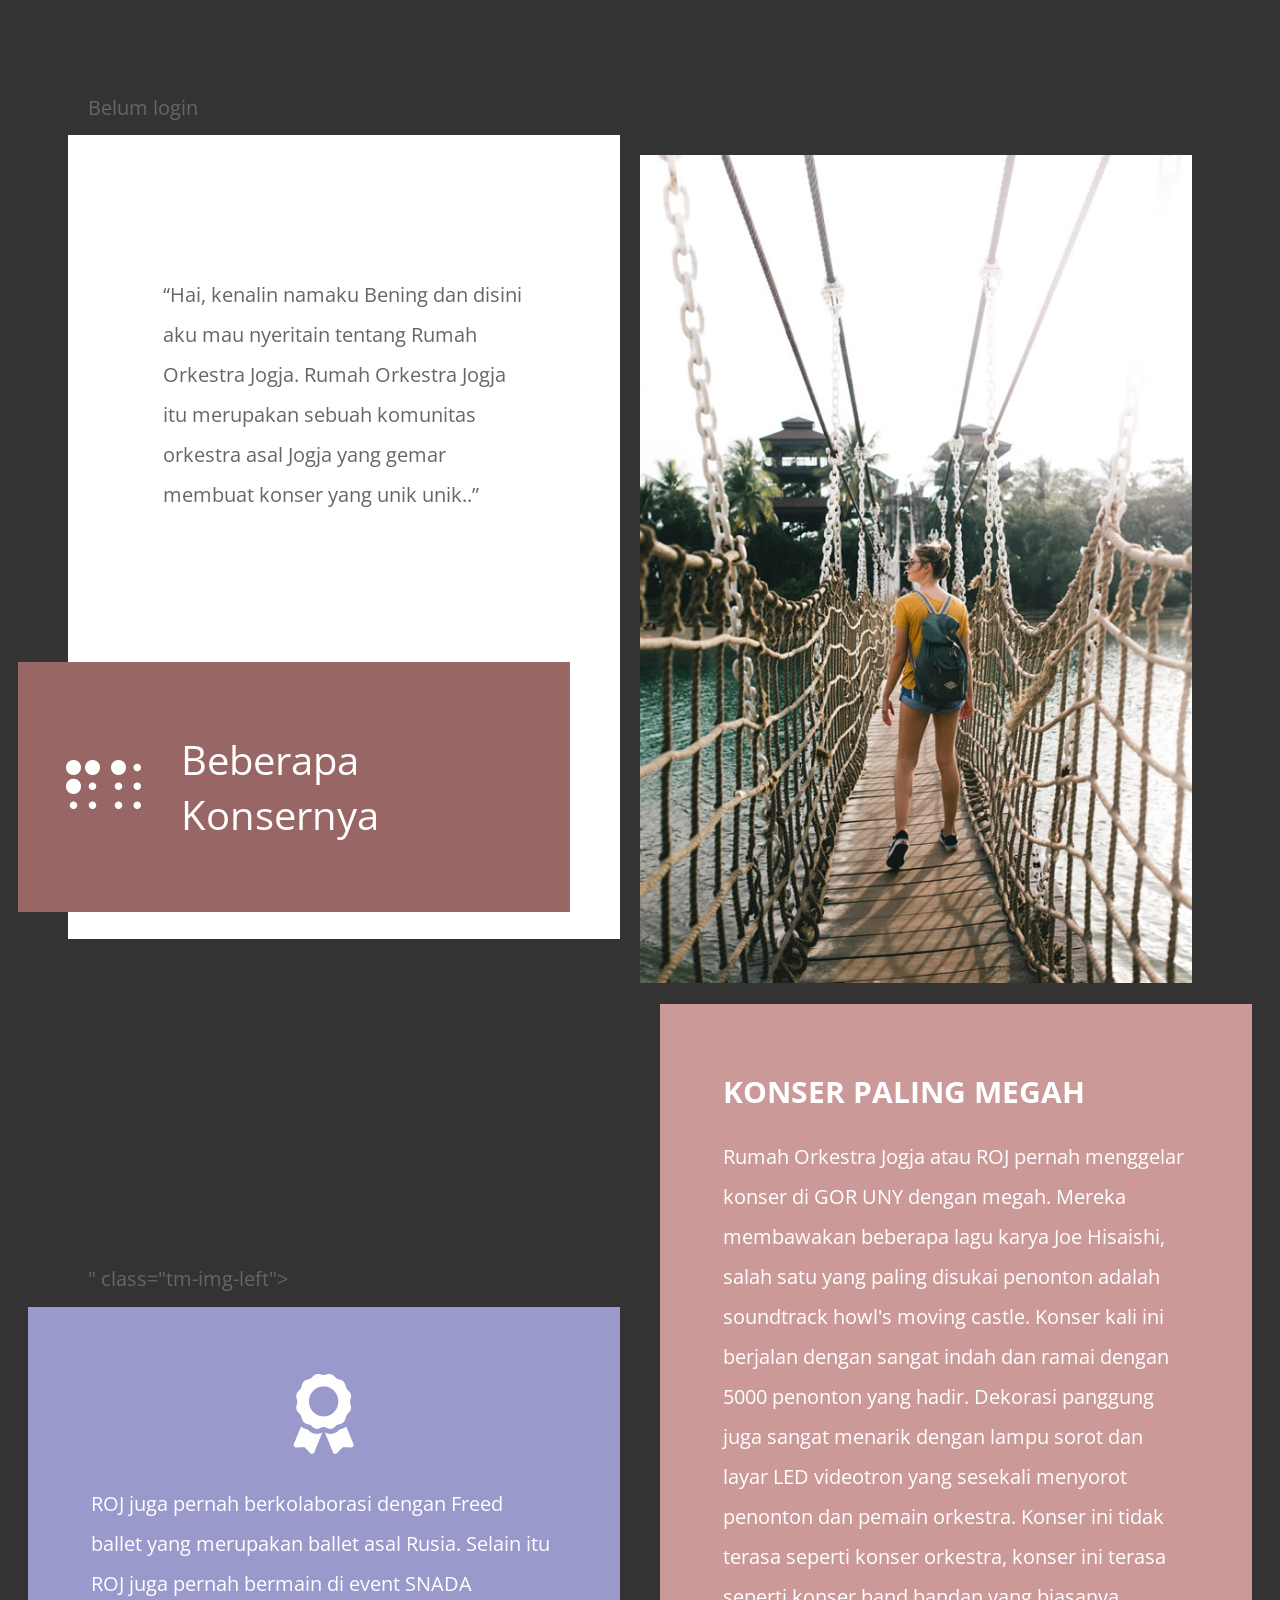
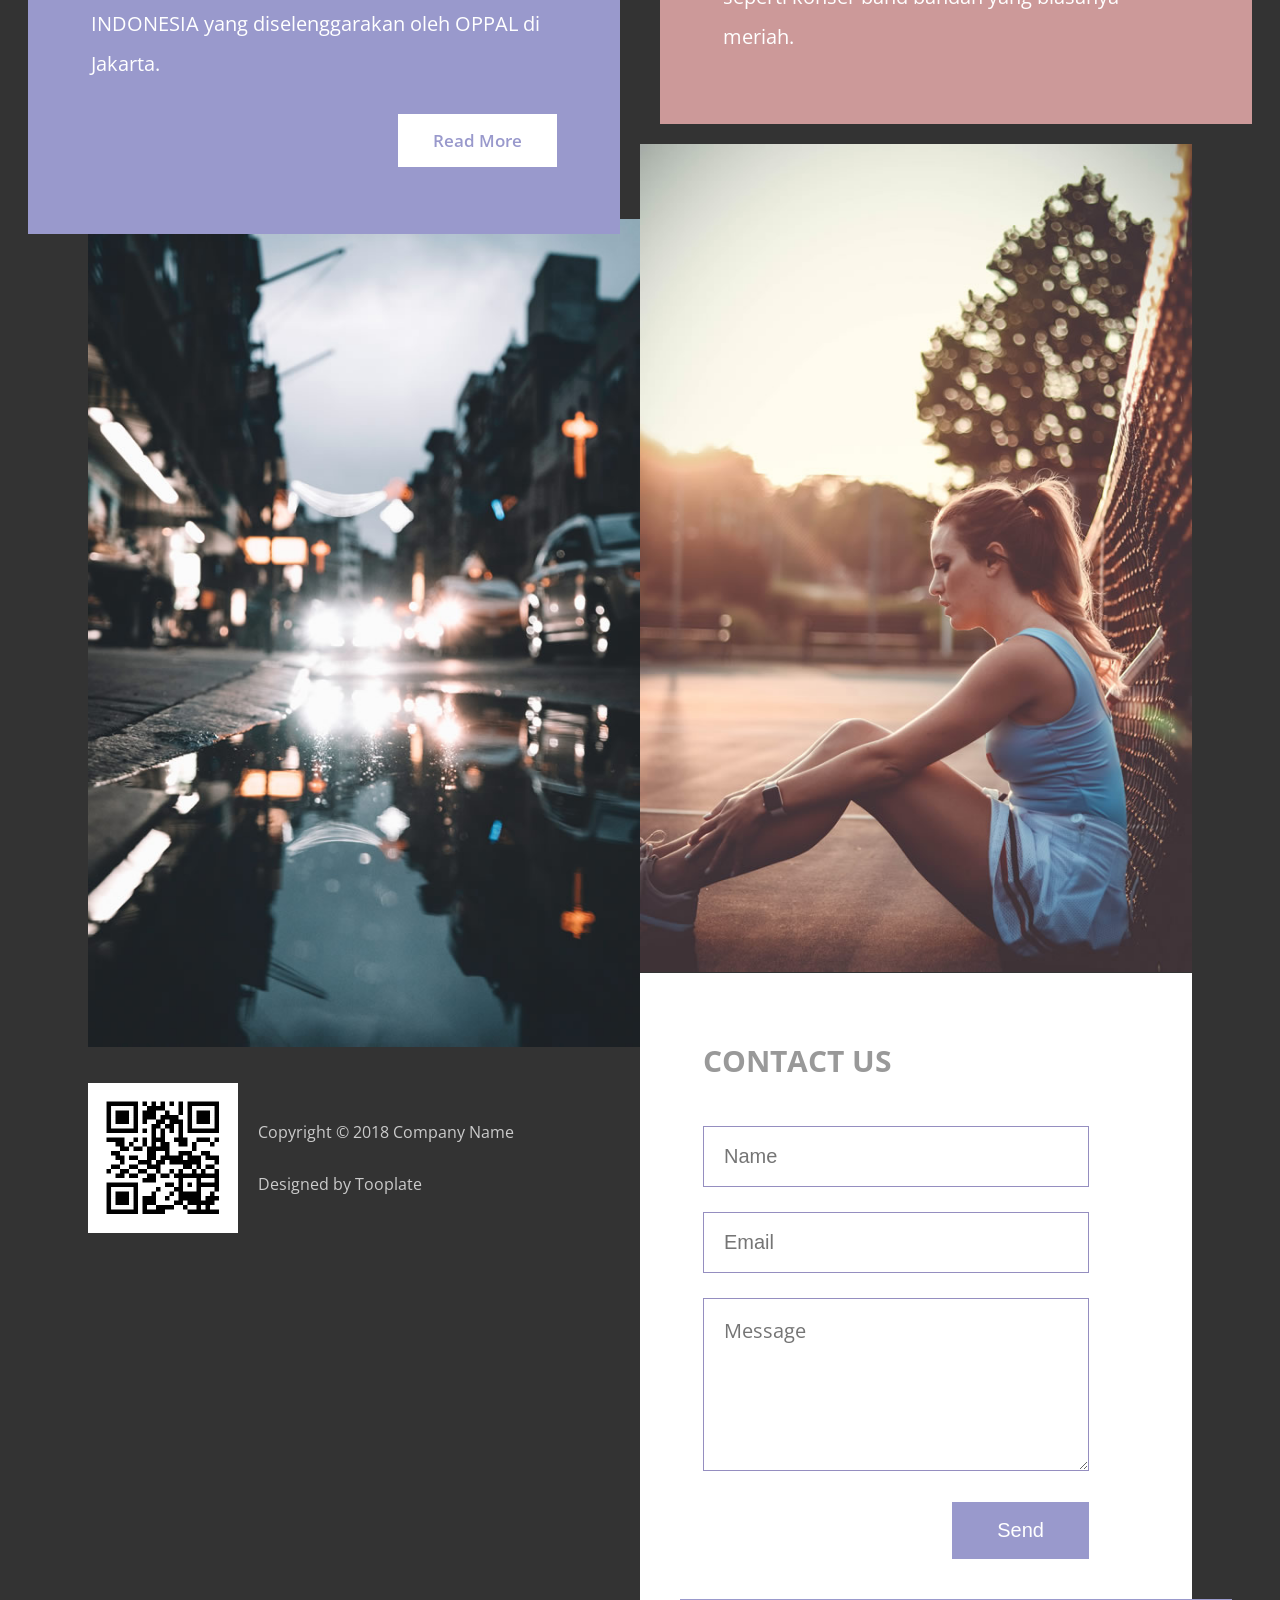
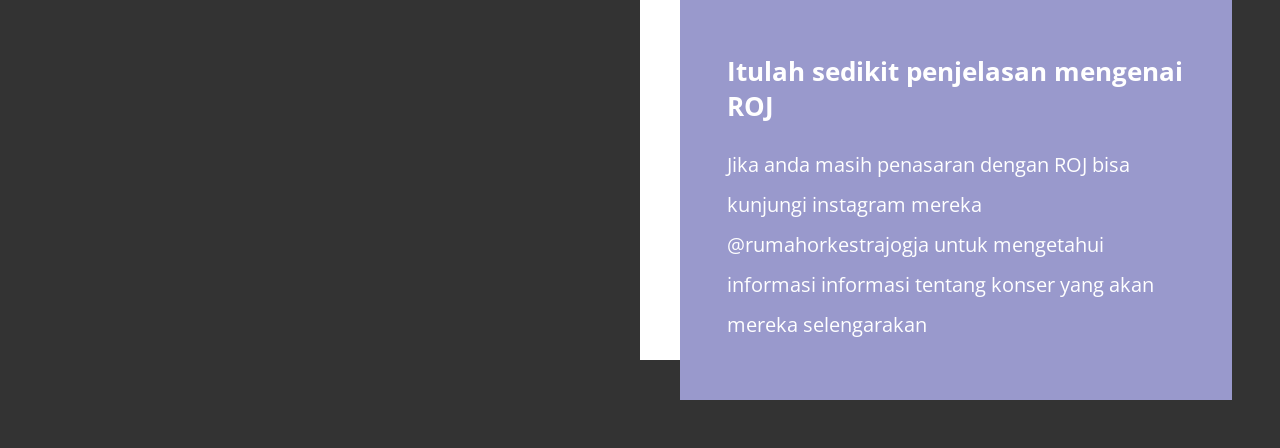
==== commit 63e84cf9: "Update index.html" ====
--- a/index.html
+++ b/index.html
@@ -33,7 +33,7 @@
             </header>
         </div>
         <div class="item" data-desktop-seq-no="2" data-mobile-seq-no="4">
-            <iframe width="440" height="200" src="https://www.youtube.com/embed/z7pt3Qj4w8U" title="SAGA GHIBLI CHAPTER 02 - RUMAH ORKESTRA JOGJA" frameborder="0" allow="accelerometer; autoplay; clipboard-write; encrypted-media; gyroscope; picture-in-picture; web-share" referrerpolicy="strict-origin-when-cross-origin" allowfullscreen></iframe>" class="tm-img-left">
+            <iframe width="660" height="300" src="https://www.youtube.com/embed/z7pt3Qj4w8U" title="SAGA GHIBLI CHAPTER 02 - RUMAH ORKESTRA JOGJA" frameborder="0" allow="accelerometer; autoplay; clipboard-write; encrypted-media; gyroscope; picture-in-picture; web-share" referrerpolicy="strict-origin-when-cross-origin" allowfullscreen></iframe>" class="tm-img-left">
         </div>
         <div class="item tm-bg-secondary tm-text-white tm-block tm-block-wider tm-block-pad tm-block-left-2" data-desktop-seq-no="3"
             data-mobile-seq-no="5">
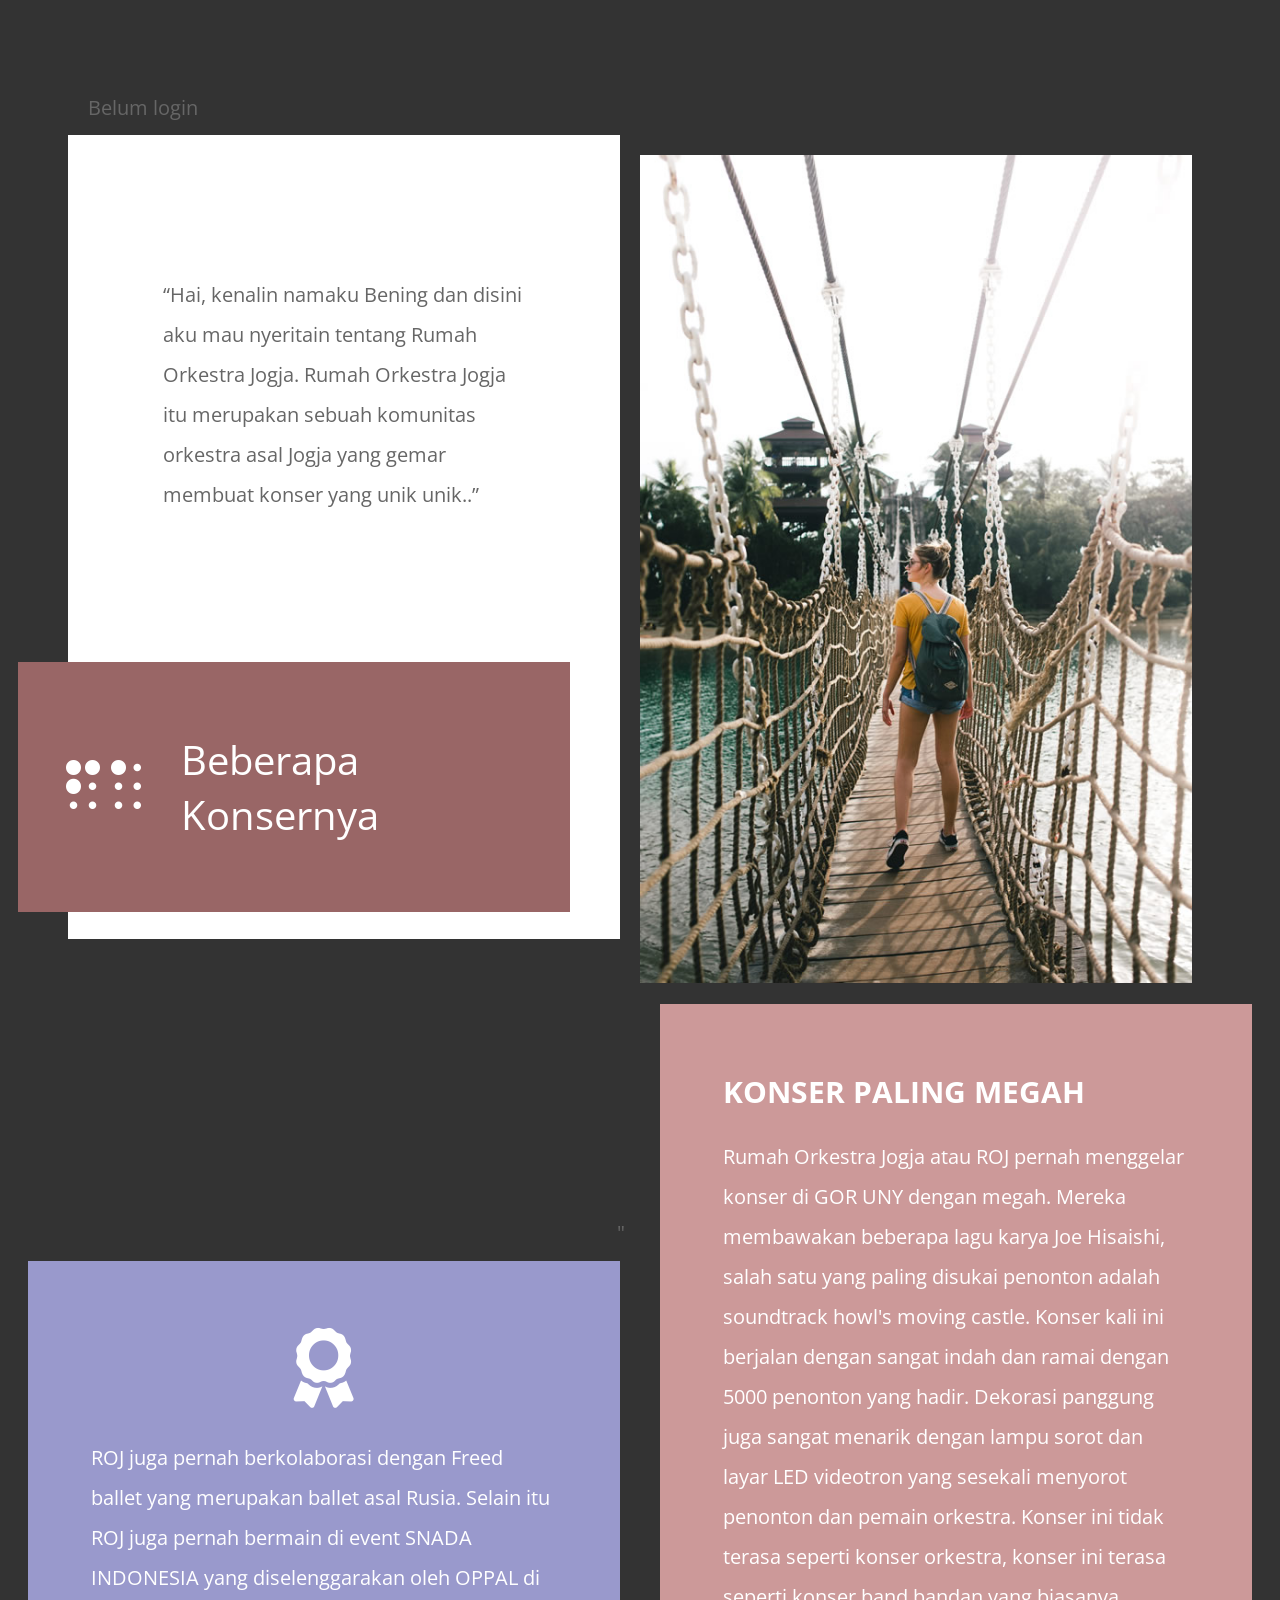
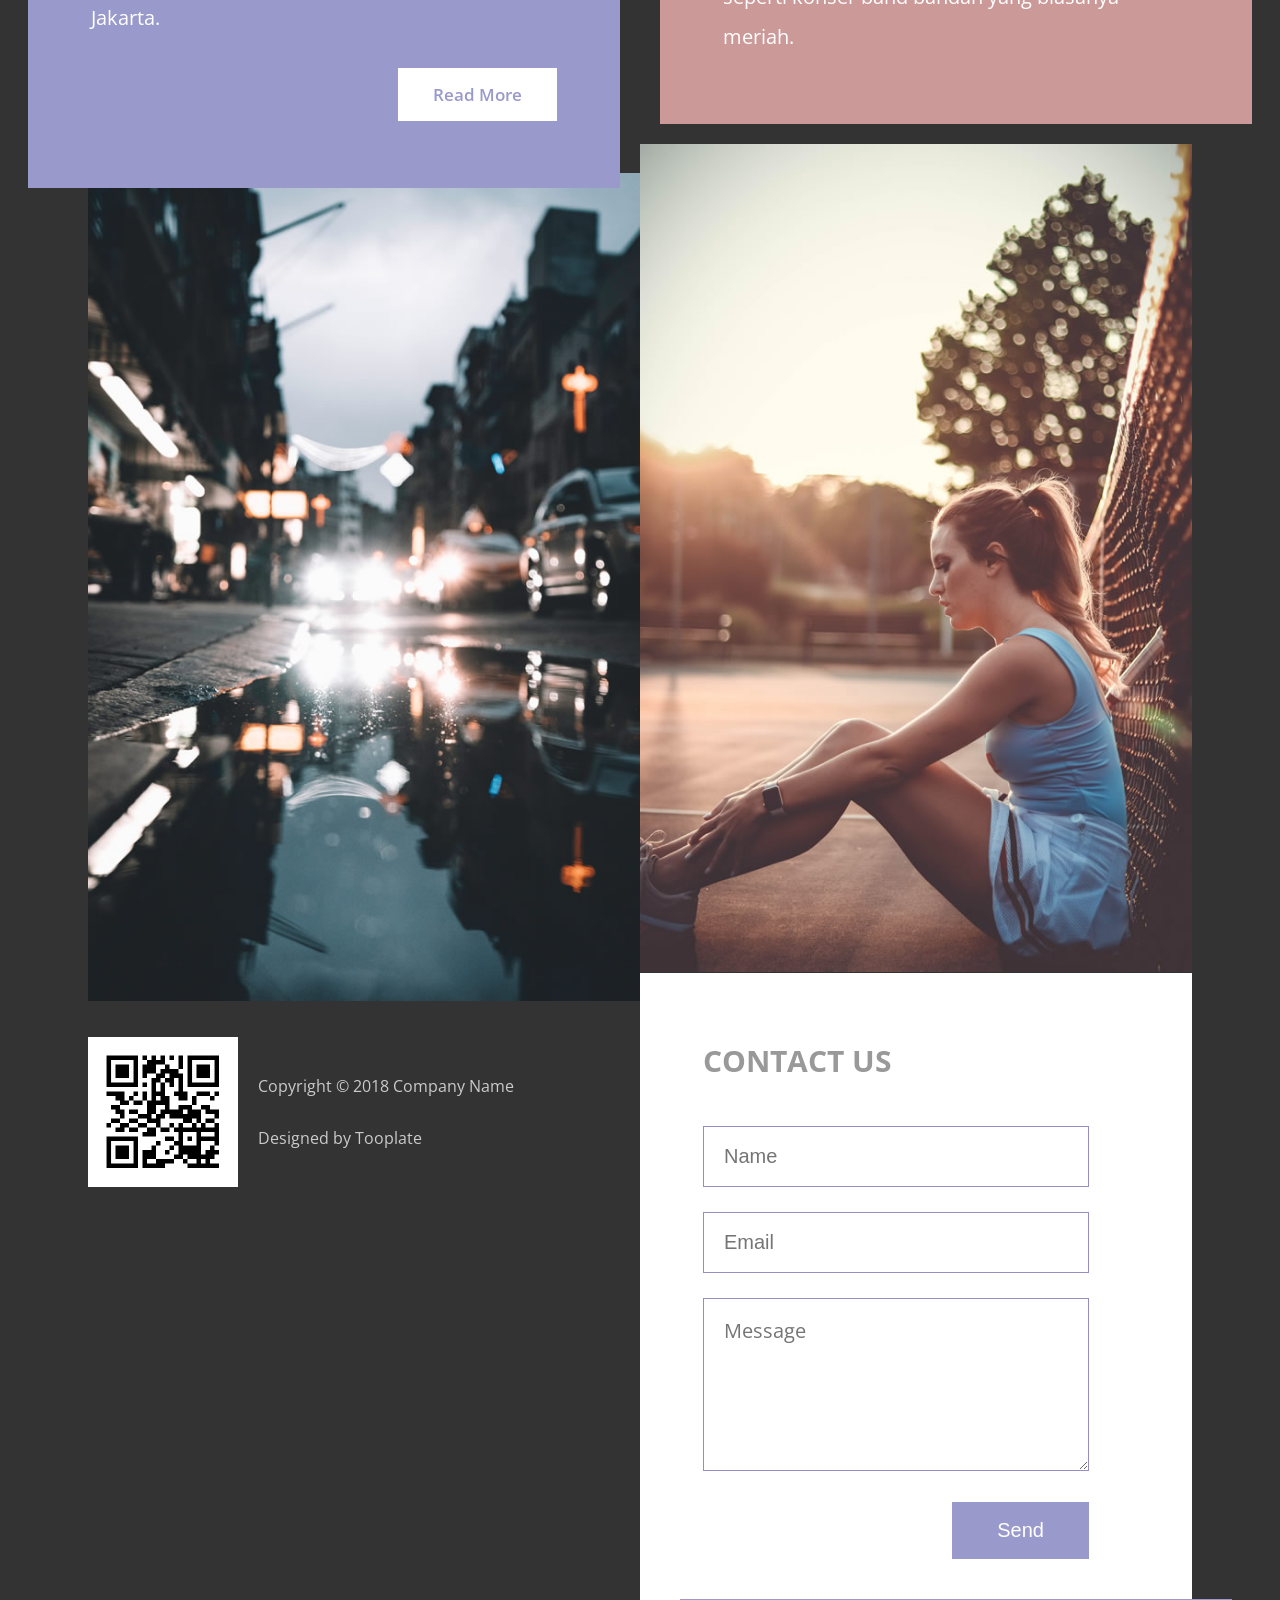
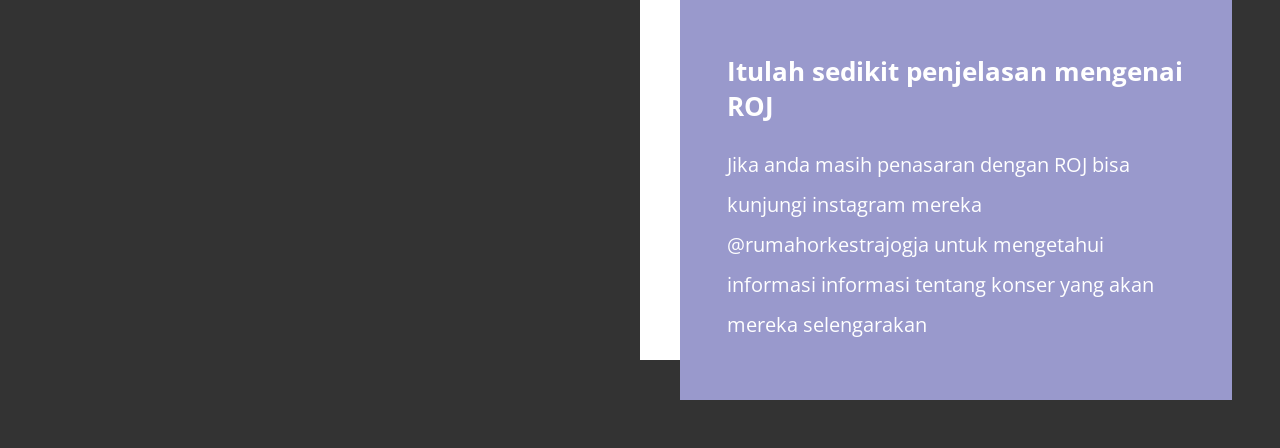
==== commit 6d657371: "Update index.html" ====
--- a/index.html
+++ b/index.html
@@ -33,7 +33,7 @@
             </header>
         </div>
         <div class="item" data-desktop-seq-no="2" data-mobile-seq-no="4">
-            <iframe width="660" height="300" src="https://www.youtube.com/embed/z7pt3Qj4w8U" title="SAGA GHIBLI CHAPTER 02 - RUMAH ORKESTRA JOGJA" frameborder="0" allow="accelerometer; autoplay; clipboard-write; encrypted-media; gyroscope; picture-in-picture; web-share" referrerpolicy="strict-origin-when-cross-origin" allowfullscreen></iframe>" class="tm-img-left">
+            <iframe width="529" height="281" src="https://www.youtube.com/embed/z7pt3Qj4w8U" title="SAGA GHIBLI CHAPTER 02 - RUMAH ORKESTRA JOGJA" frameborder="0" allow="accelerometer; autoplay; clipboard-write; encrypted-media; gyroscope; picture-in-picture; web-share" referrerpolicy="strict-origin-when-cross-origin" allowfullscreen></iframe>"
         </div>
         <div class="item tm-bg-secondary tm-text-white tm-block tm-block-wider tm-block-pad tm-block-left-2" data-desktop-seq-no="3"
             data-mobile-seq-no="5">
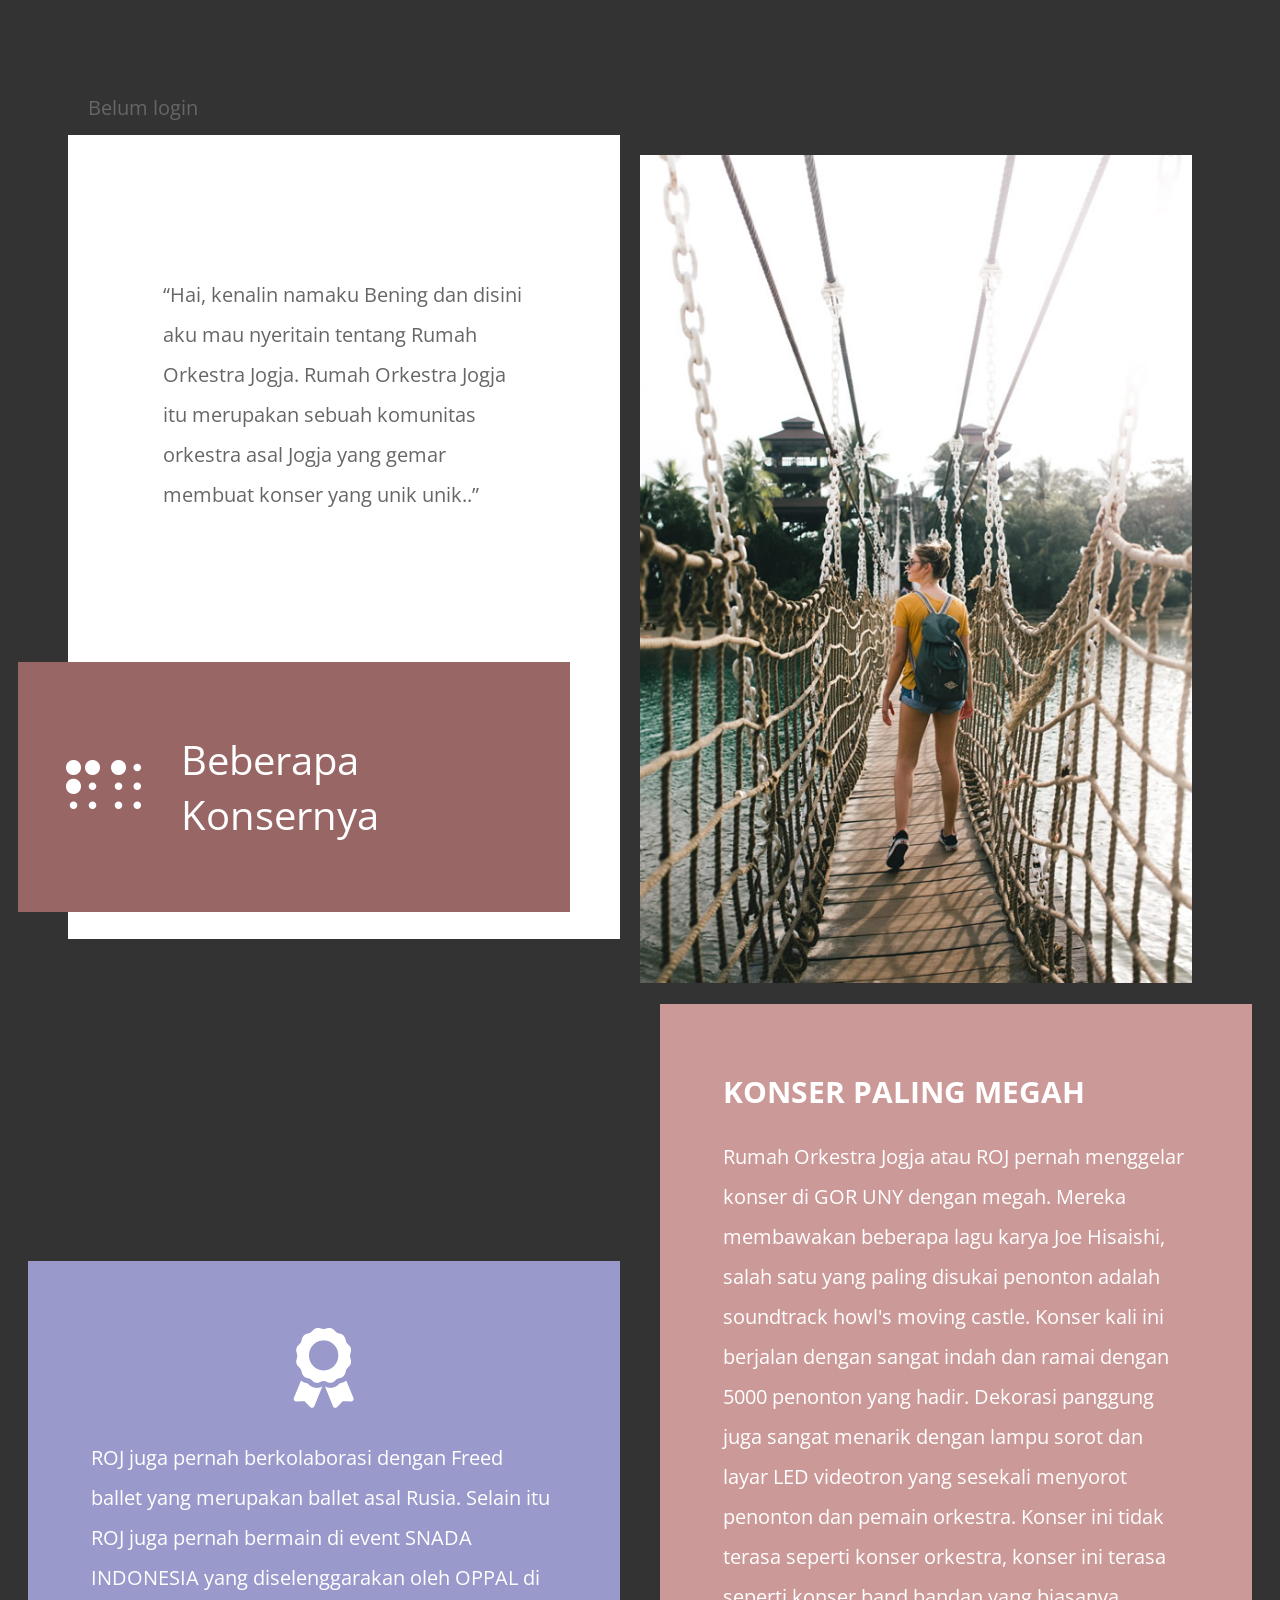
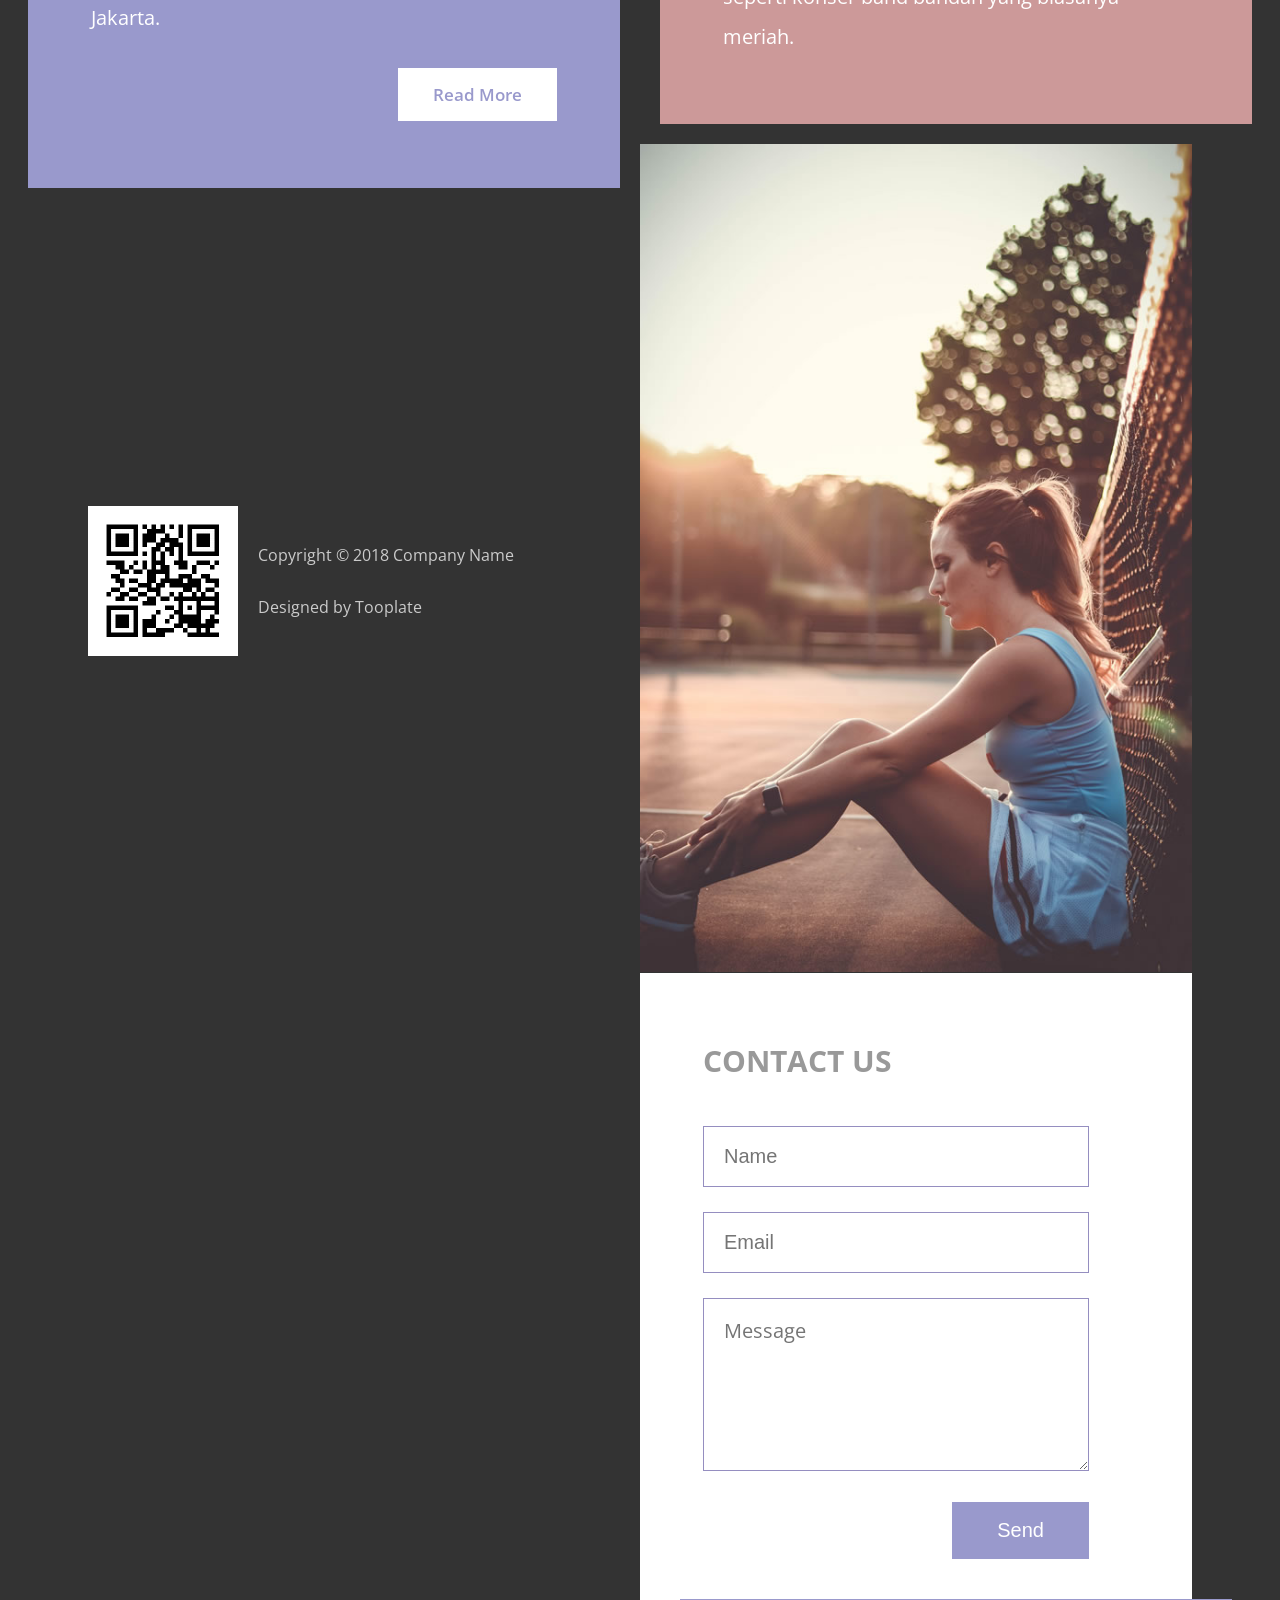
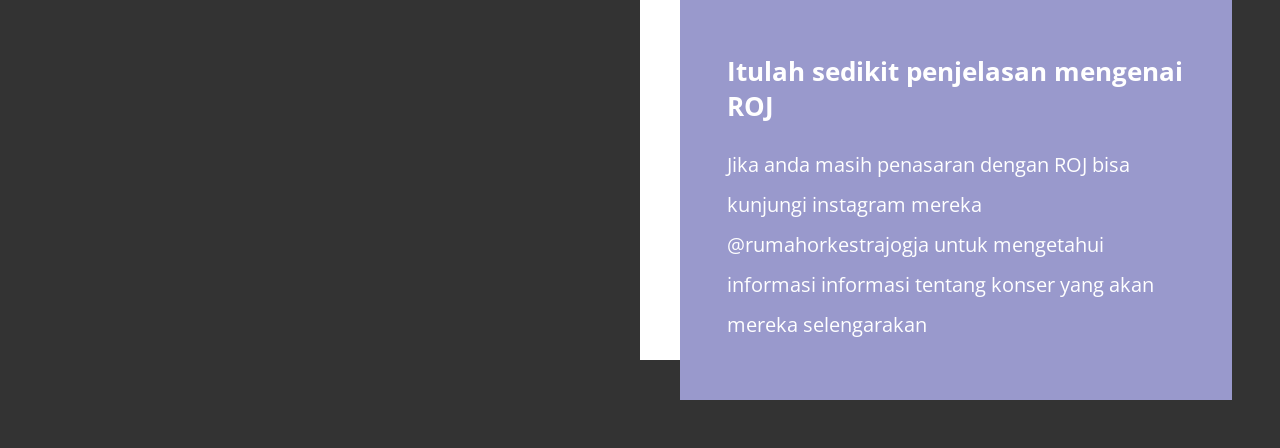
==== commit 2136cd3c: "Update index.html" ====
--- a/index.html
+++ b/index.html
@@ -33,7 +33,7 @@
             </header>
         </div>
         <div class="item" data-desktop-seq-no="2" data-mobile-seq-no="4">
-            <iframe width="529" height="281" src="https://www.youtube.com/embed/z7pt3Qj4w8U" title="SAGA GHIBLI CHAPTER 02 - RUMAH ORKESTRA JOGJA" frameborder="0" allow="accelerometer; autoplay; clipboard-write; encrypted-media; gyroscope; picture-in-picture; web-share" referrerpolicy="strict-origin-when-cross-origin" allowfullscreen></iframe>"
+            <iframe width="529" height="281" src="https://www.youtube.com/embed/z7pt3Qj4w8U" title="SAGA GHIBLI CHAPTER 02 - RUMAH ORKESTRA JOGJA" frameborder="0" allow="accelerometer; autoplay; clipboard-write; encrypted-media; gyroscope; picture-in-picture; web-share" referrerpolicy="strict-origin-when-cross-origin" allowfullscreen></iframe>
         </div>
         <div class="item tm-bg-secondary tm-text-white tm-block tm-block-wider tm-block-pad tm-block-left-2" data-desktop-seq-no="3"
             data-mobile-seq-no="5">
@@ -44,7 +44,7 @@
             </div>
         </div>
         <div class="item" data-desktop-seq-no="4" data-mobile-seq-no="8">
-            <img src="img/image-04.jpg" alt="Image" class="tm-img-left">
+           <iframe width="529" height="297" src="https://www.youtube.com/embed/u_vsWNh9VQU?list=RDu_vsWNh9VQU" title="Medley Lagu Daerah - Rumah Orkestra Jogja | Snada Indonesia 2025" frameborder="0" allow="accelerometer; autoplay; clipboard-write; encrypted-media; gyroscope; picture-in-picture; web-share" referrerpolicy="strict-origin-when-cross-origin" allowfullscreen></iframe>
         </div>
         <div class="tm-footer" id="tmFooter" data-desktop-seq-no="5" data-mobile-seq-no="9">
             <img src="img/qr-link-tooplate.png" alt="QR Code" class="tm-img-qr">
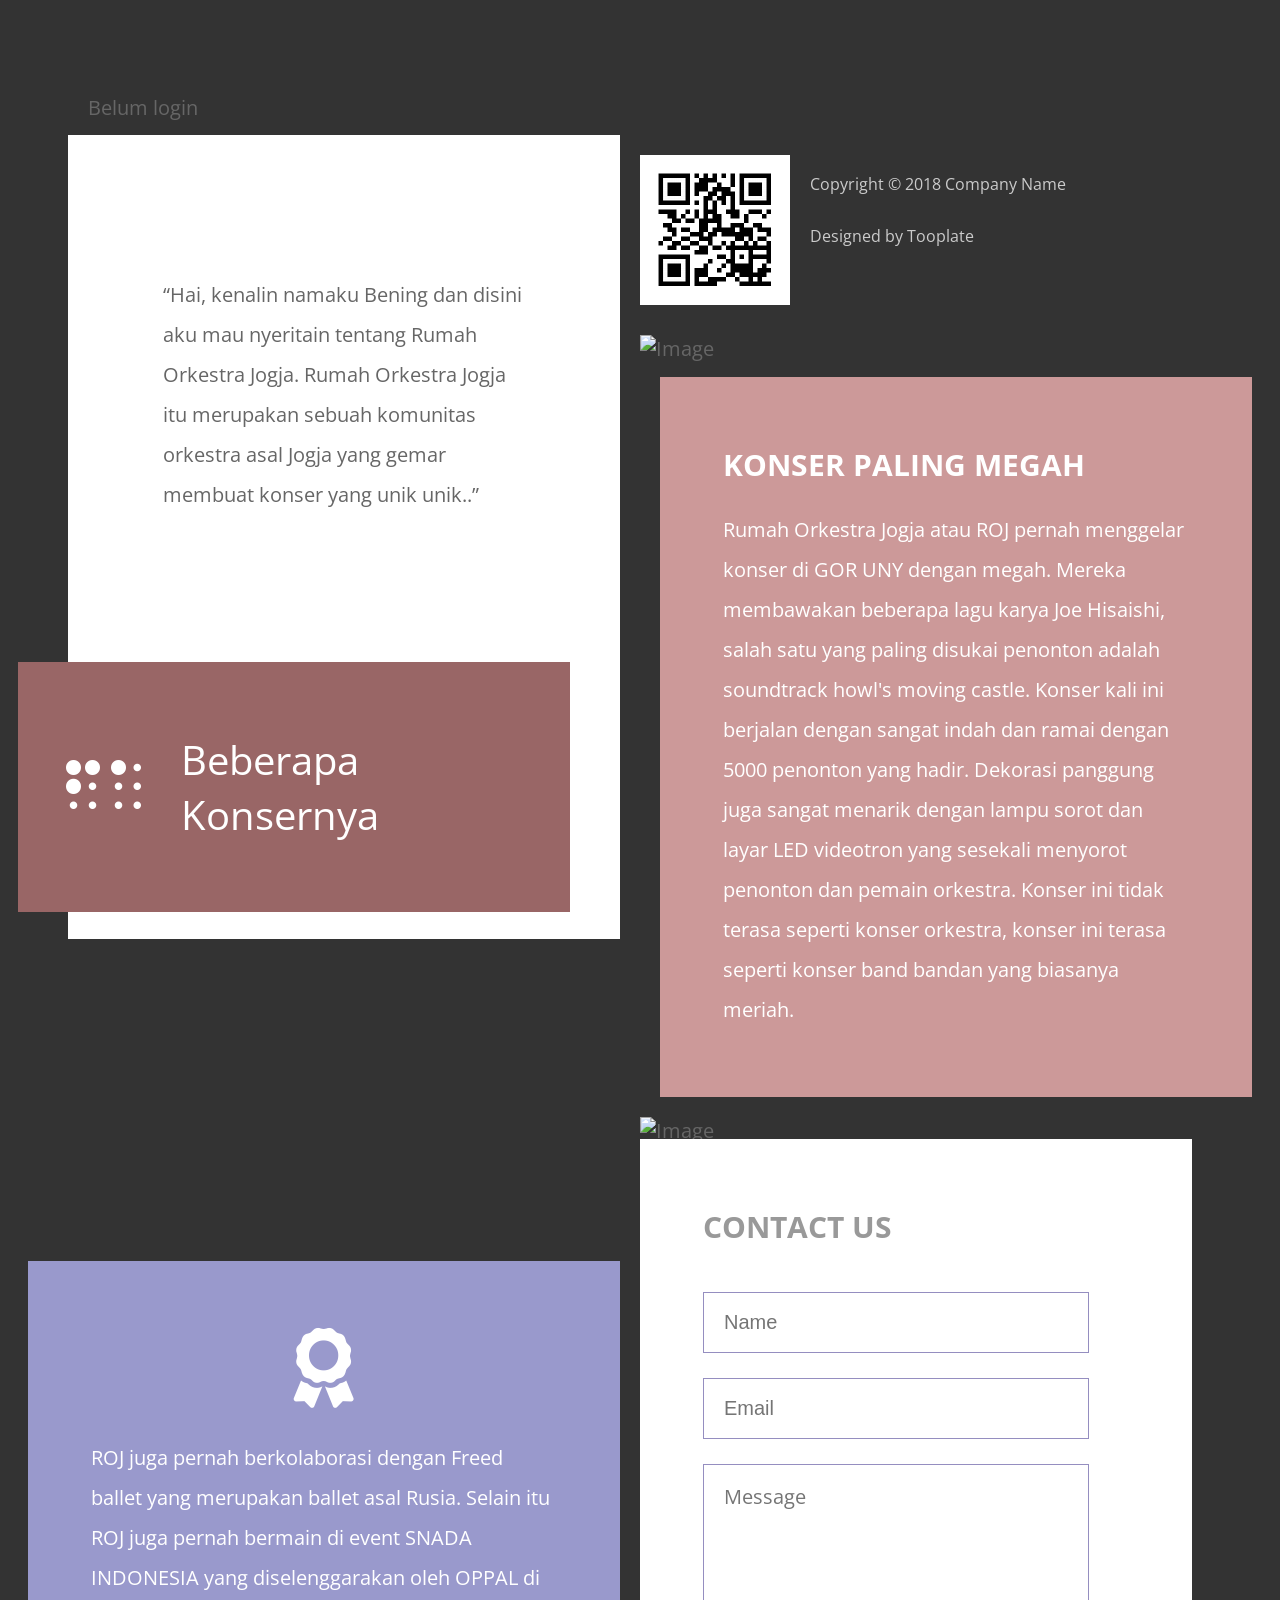
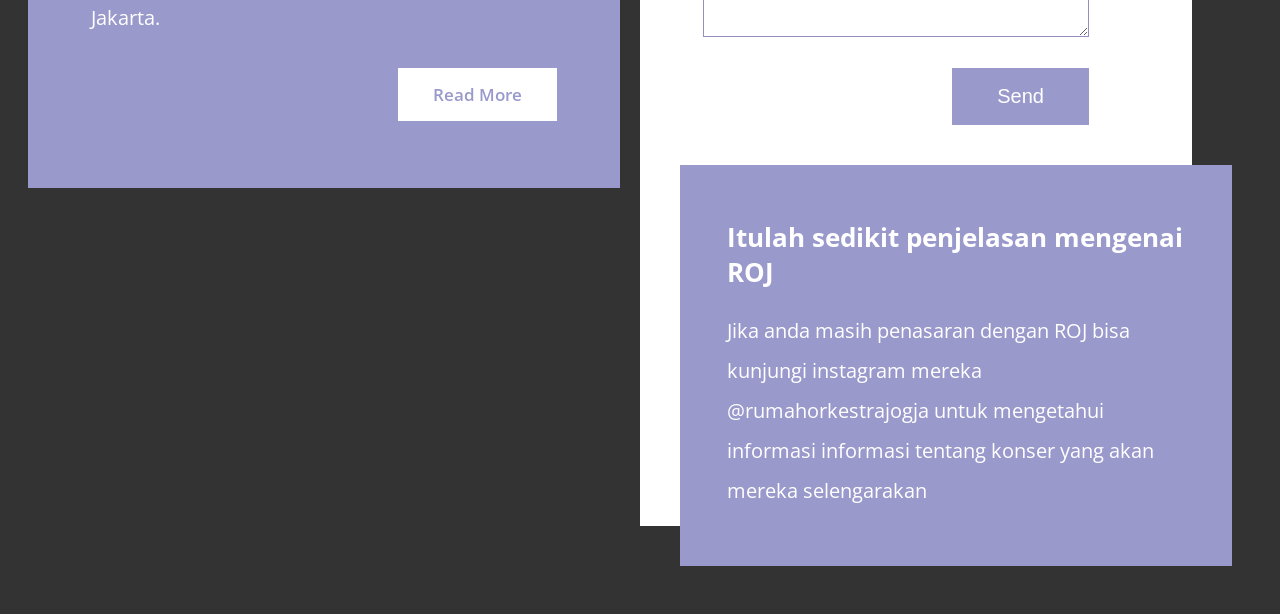
==== commit 1af47422: "Update index.html" ====
--- a/index.html
+++ b/index.html
@@ -54,7 +54,7 @@
             </div>
         </div>
         <div class="item" data-desktop-seq-no="6" data-mobile-seq-no="2">
-            <img src="img/image-02.jpg" alt="Image">
+            <img src="Ghibli 2.jpg" alt="Image">
         </div>
         <div class="item tm-block-right" data-desktop-seq-no="7" data-mobile-seq-no="3">
             <div class="tm-block-right-inner tm-bg-primary-light tm-text-white tm-block tm-block-wider tm-block-pad">
@@ -70,7 +70,7 @@
         </div>
 
         <div class="item" data-desktop-seq-no="8" data-mobile-seq-no="6">
-            <img src="img/image-03.jpg" alt="Image">
+            <img src="SNADA.png" alt="Image">
         </div>
 
         <div class="item tm-bg-white tm-block tm-form-section" data-desktop-seq-no="9" data-mobile-seq-no="7">
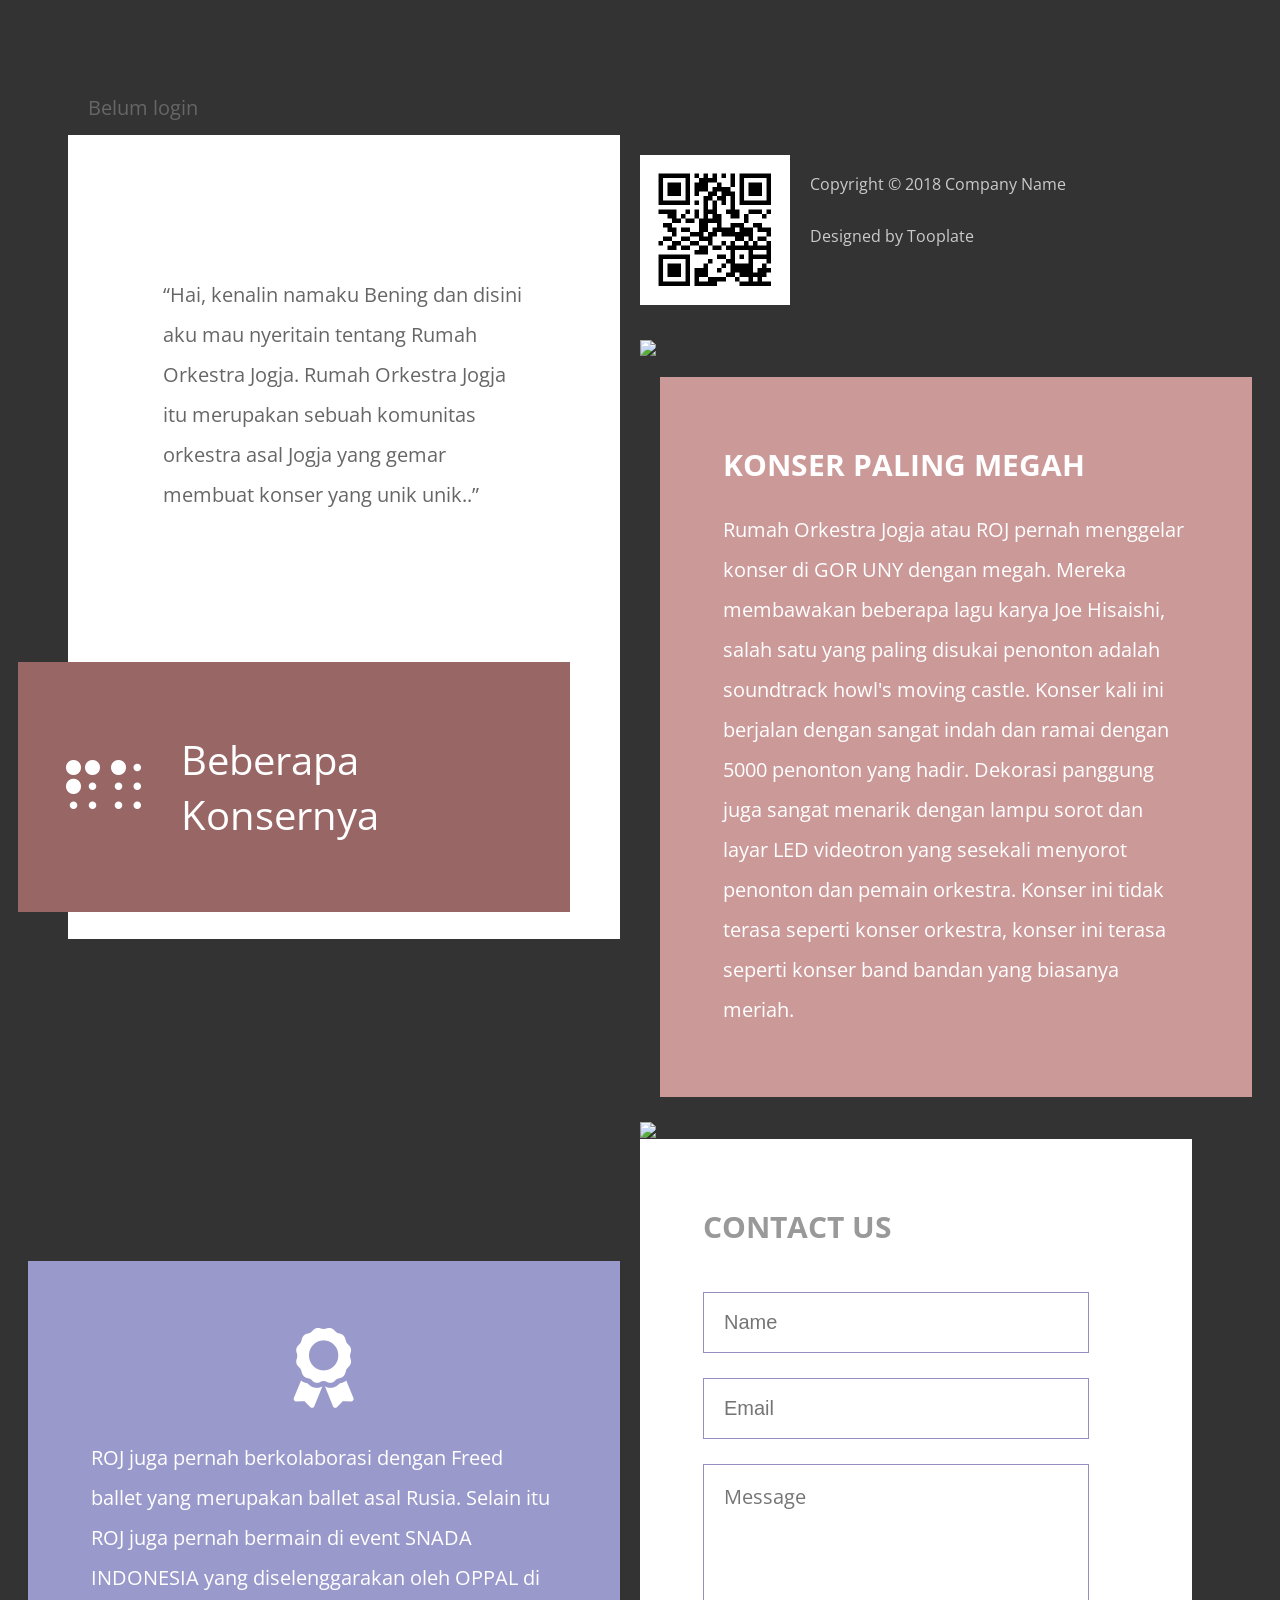
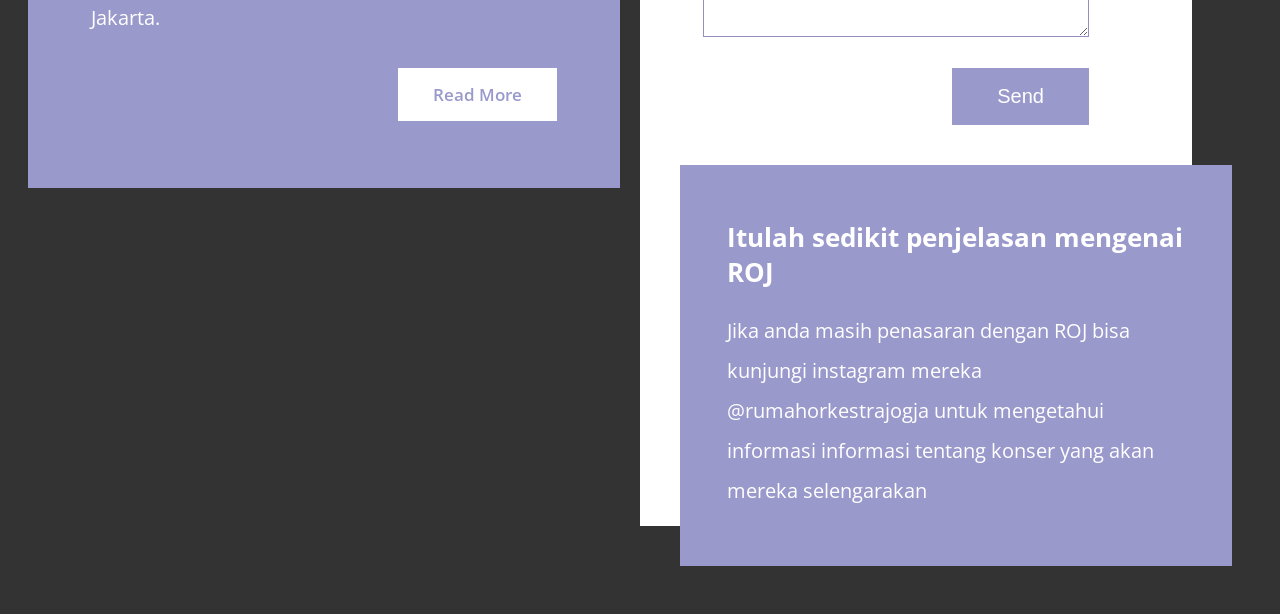
==== commit 14657985: "Update index.html" ====
--- a/index.html
+++ b/index.html
@@ -54,7 +54,7 @@
             </div>
         </div>
         <div class="item" data-desktop-seq-no="6" data-mobile-seq-no="2">
-            <img src="Ghibli 2.jpg" alt="Image">
+            <img src="Ghibli 2.jpg">
         </div>
         <div class="item tm-block-right" data-desktop-seq-no="7" data-mobile-seq-no="3">
             <div class="tm-block-right-inner tm-bg-primary-light tm-text-white tm-block tm-block-wider tm-block-pad">
@@ -70,7 +70,7 @@
         </div>
 
         <div class="item" data-desktop-seq-no="8" data-mobile-seq-no="6">
-            <img src="SNADA.png" alt="Image">
+            <img src="SNADA.png">
         </div>
 
         <div class="item tm-bg-white tm-block tm-form-section" data-desktop-seq-no="9" data-mobile-seq-no="7">
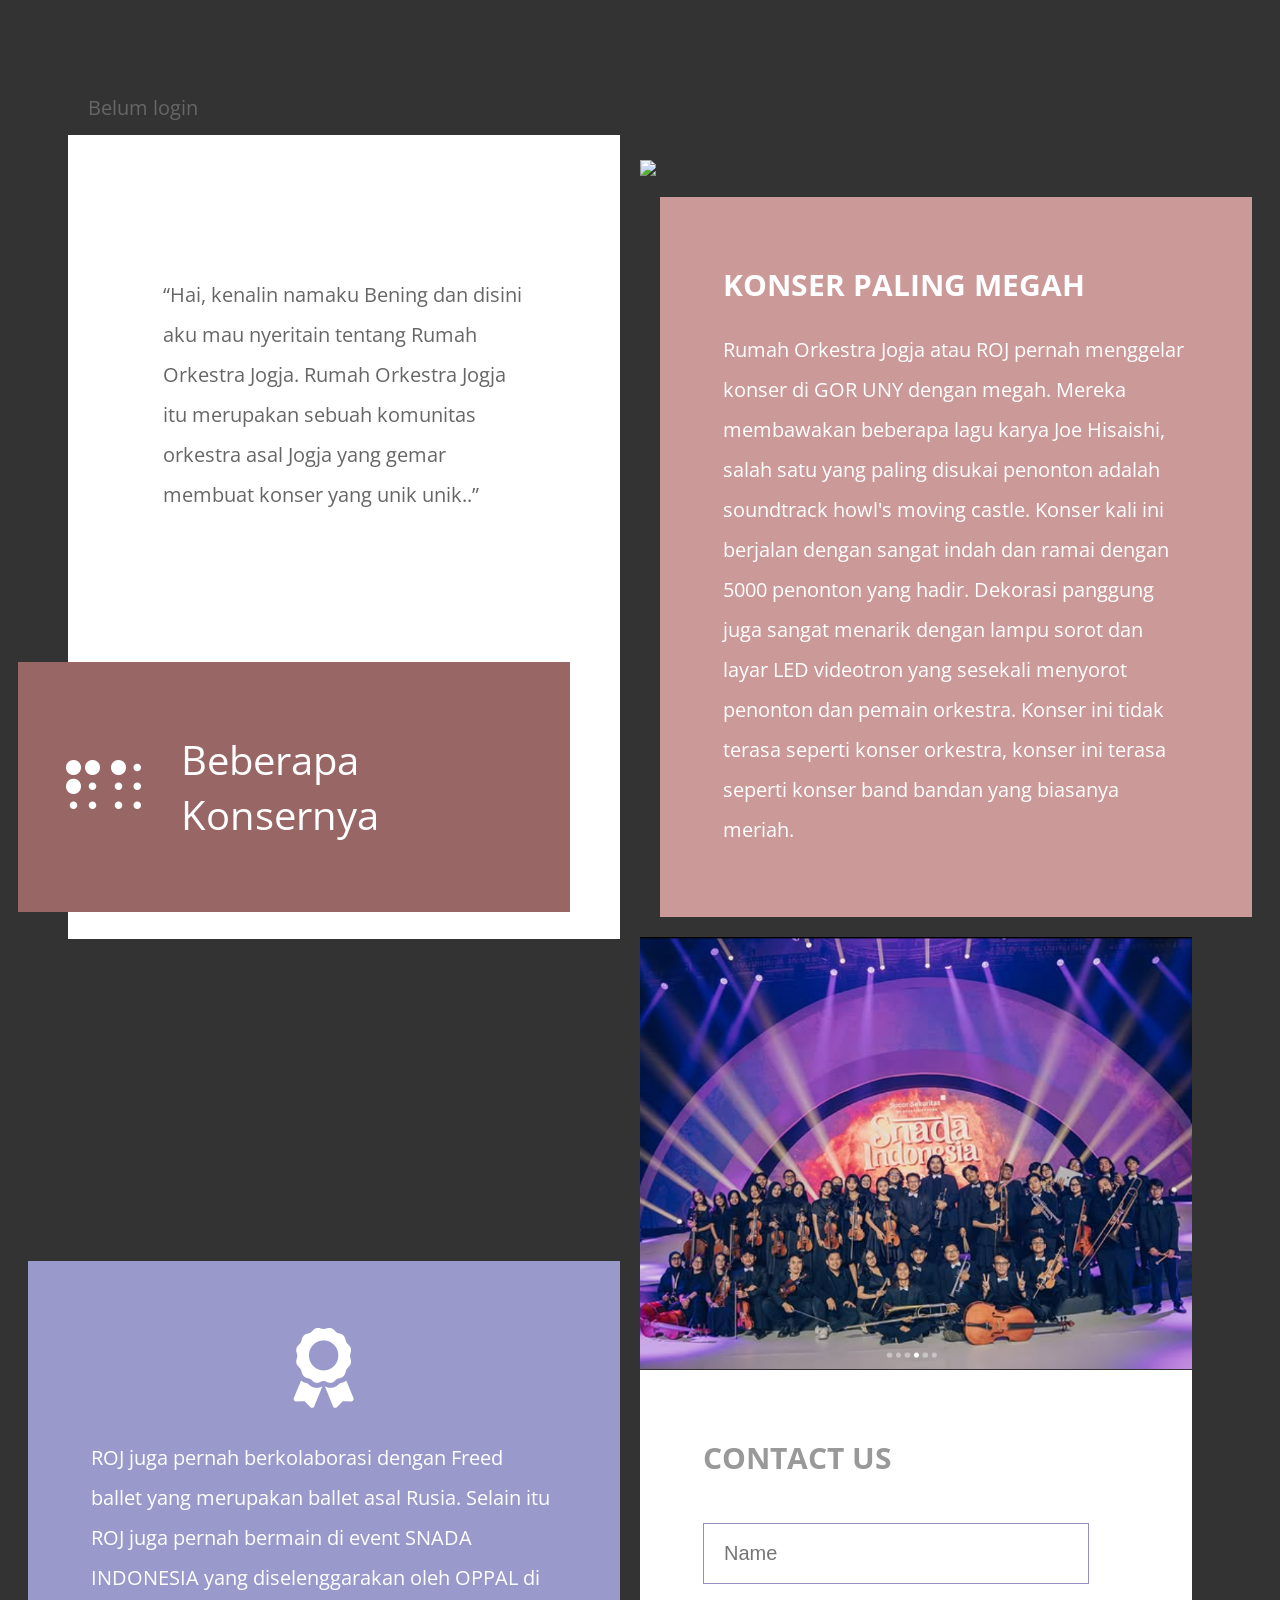
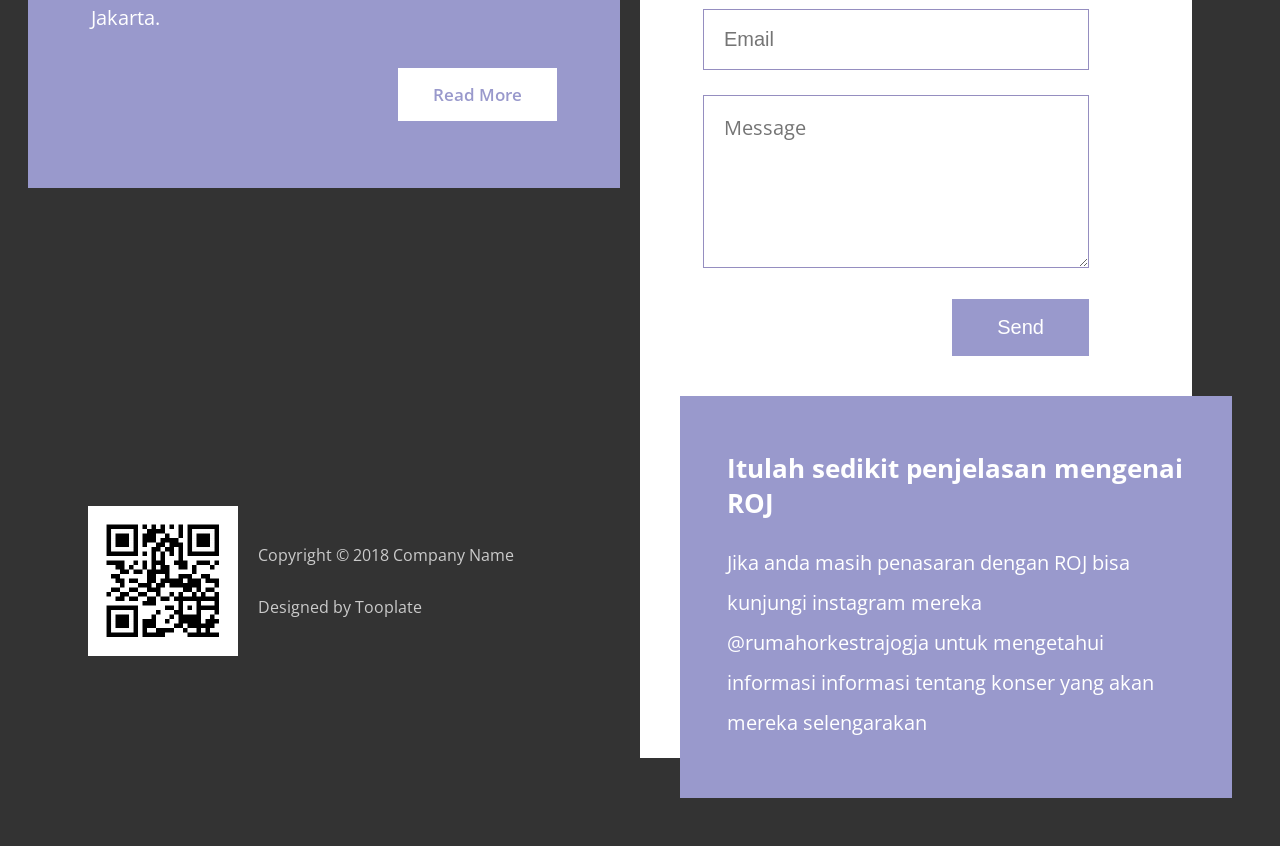
==== commit 842f30a3: "Update index.html" ====
--- a/index.html
+++ b/index.html
@@ -54,7 +54,7 @@
             </div>
         </div>
         <div class="item" data-desktop-seq-no="6" data-mobile-seq-no="2">
-            <img src="Ghibli 2.jpg">
+            <img src="img/Ghibli 2.jpg">
         </div>
         <div class="item tm-block-right" data-desktop-seq-no="7" data-mobile-seq-no="3">
             <div class="tm-block-right-inner tm-bg-primary-light tm-text-white tm-block tm-block-wider tm-block-pad">
@@ -70,7 +70,7 @@
         </div>
 
         <div class="item" data-desktop-seq-no="8" data-mobile-seq-no="6">
-            <img src="SNADA.png">
+            <img src="img/SNADA.png">
         </div>
 
         <div class="item tm-bg-white tm-block tm-form-section" data-desktop-seq-no="9" data-mobile-seq-no="7">
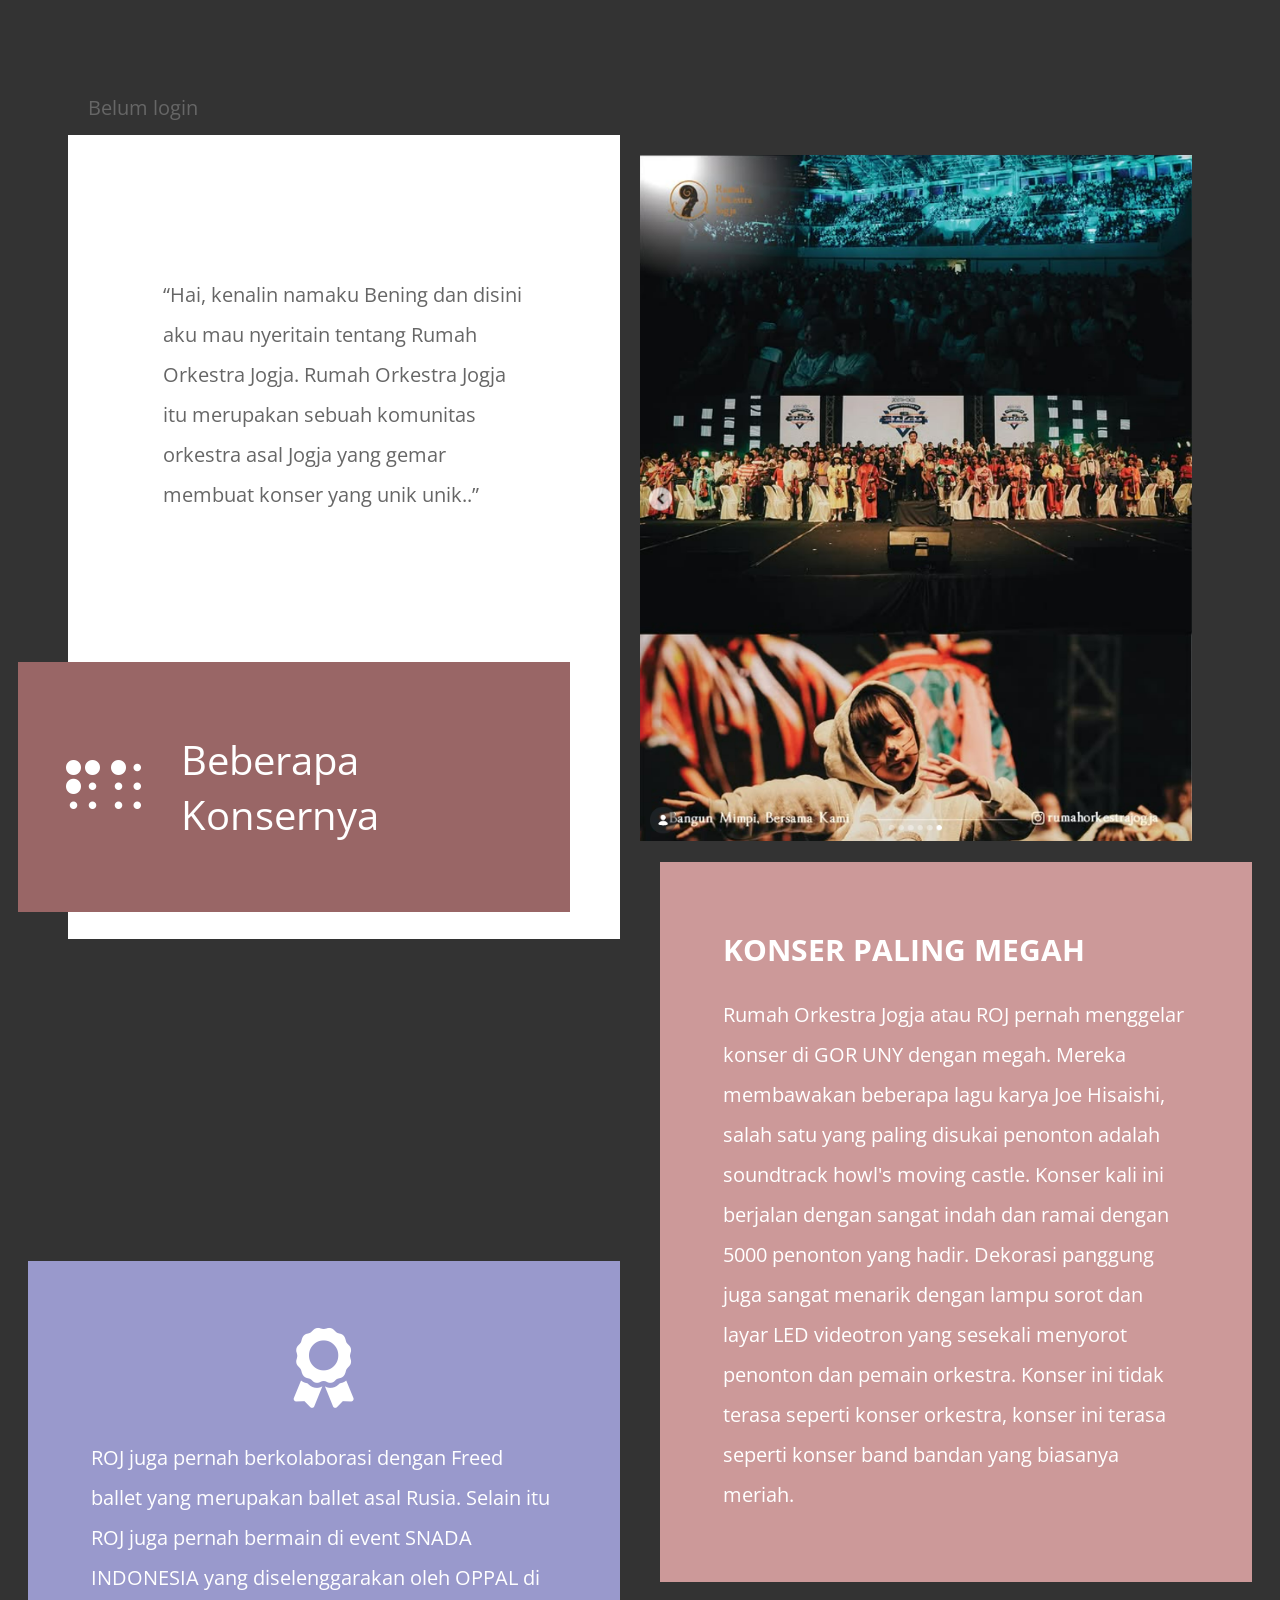
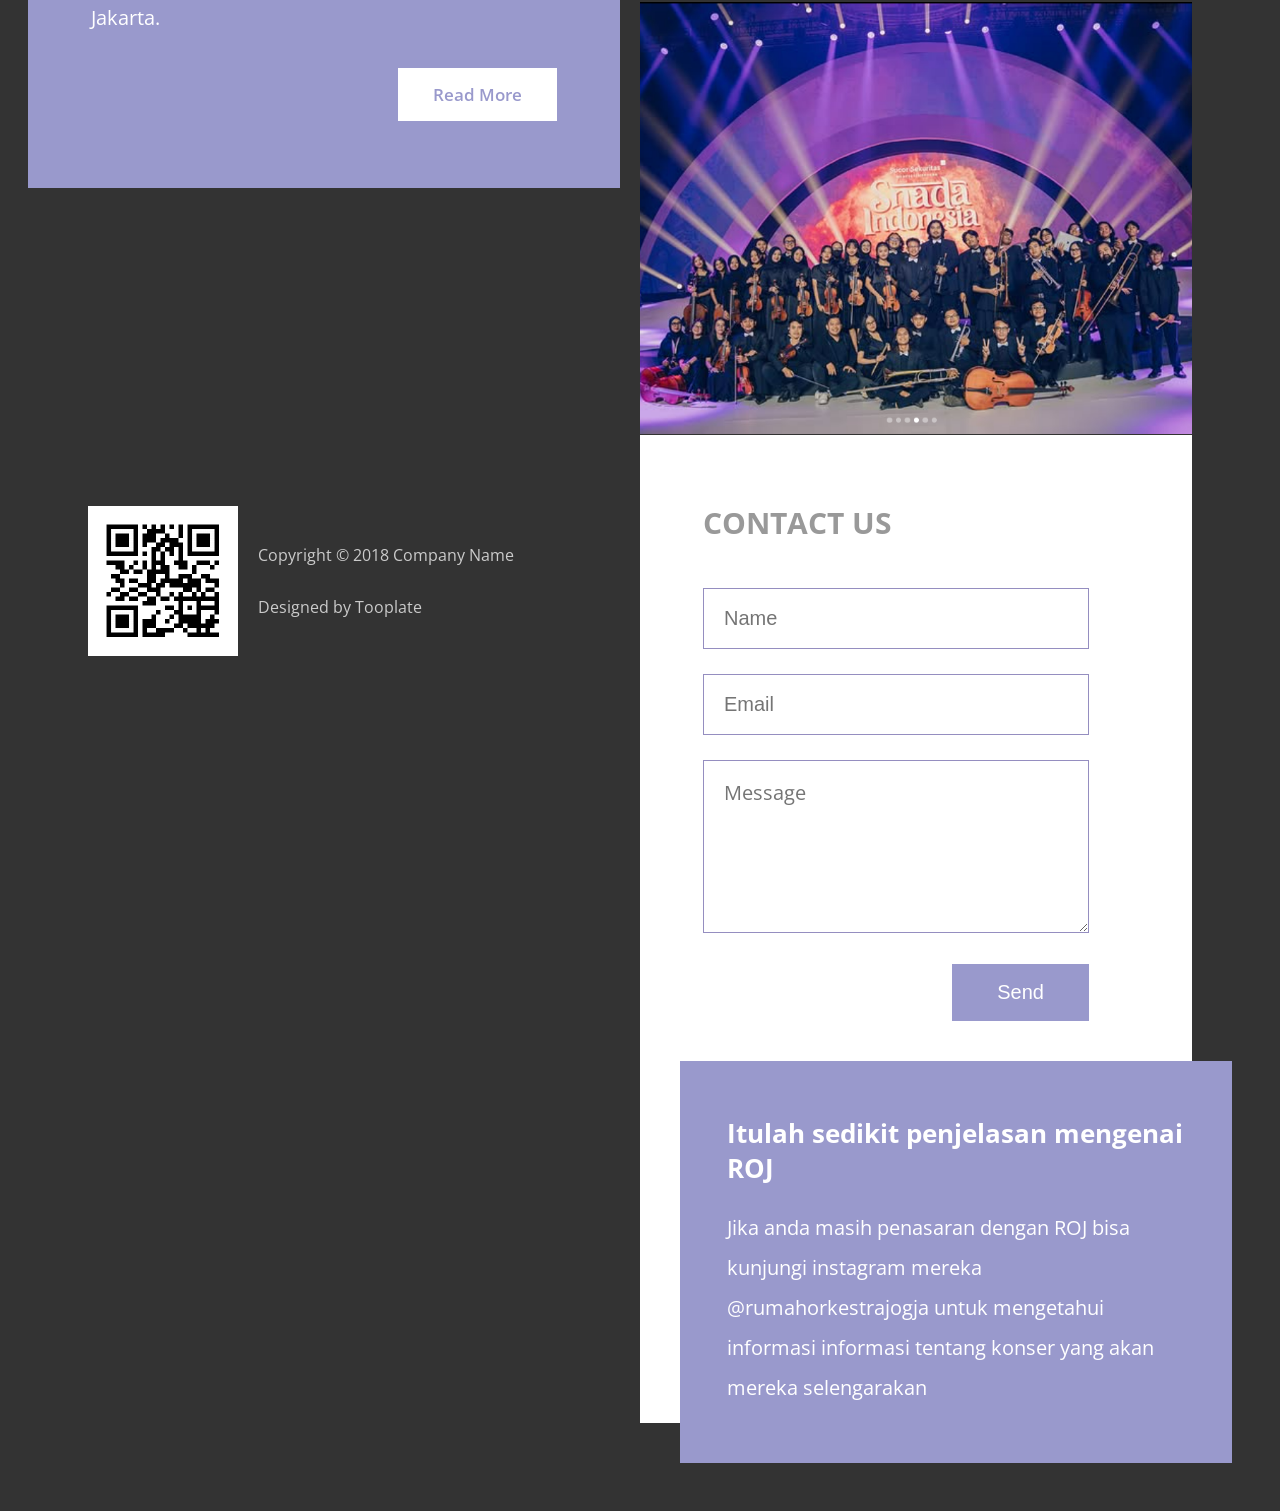
==== commit 408c13d5: "Update index.html" ====
--- a/index.html
+++ b/index.html
@@ -54,7 +54,7 @@
             </div>
         </div>
         <div class="item" data-desktop-seq-no="6" data-mobile-seq-no="2">
-            <img src="img/Ghibli 2.jpg">
+            <img src="img/Ghibli 2.png">
         </div>
         <div class="item tm-block-right" data-desktop-seq-no="7" data-mobile-seq-no="3">
             <div class="tm-block-right-inner tm-bg-primary-light tm-text-white tm-block tm-block-wider tm-block-pad">
